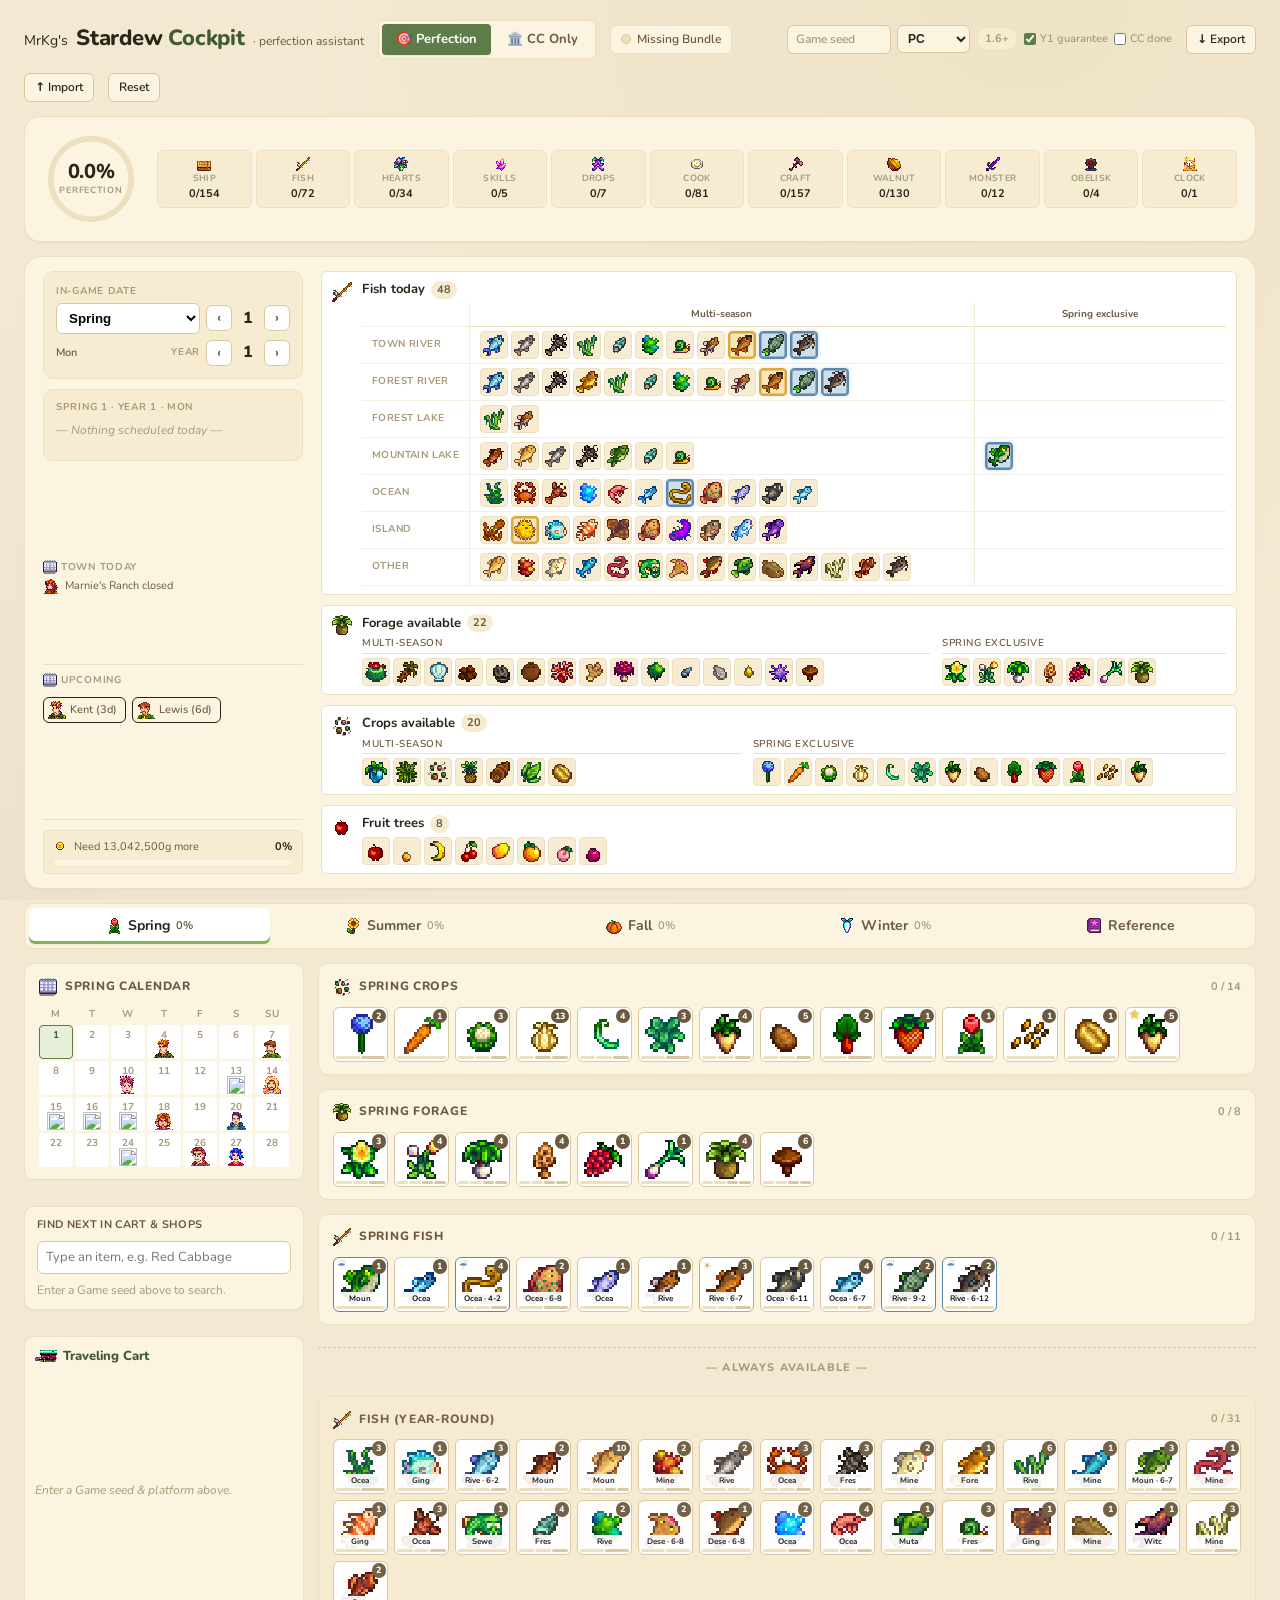
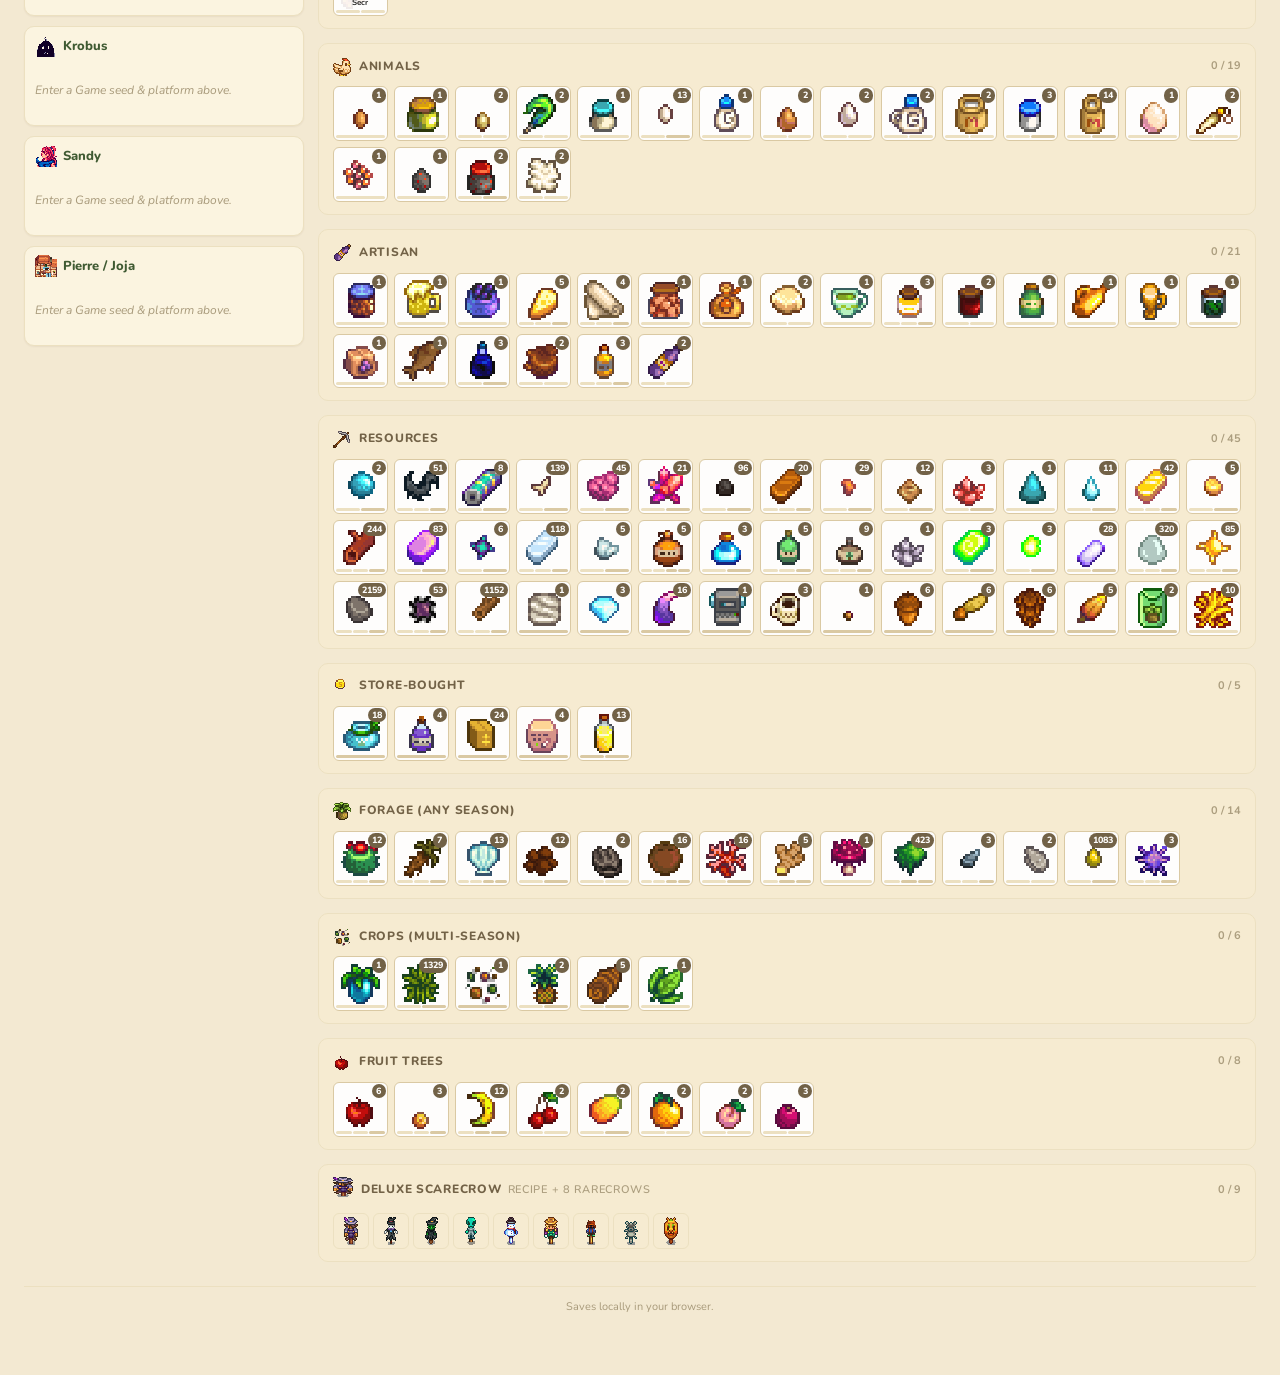
==== index.html @ 8f64324d "Refactor into webapp: 1.6 cart/shop predictor, year-aware calendar, NPC schedule panel, Y1/CC toggle" ====
<!DOCTYPE html>
<html lang="en">
<head>
  <meta charset="UTF-8">
  <meta name="viewport" content="width=device-width, initial-scale=1.0">
  <title>MrKg's Stardew Cockpit — Perfection</title>
  <link rel="preconnect" href="https://fonts.googleapis.com">
  <link rel="preconnect" href="https://fonts.gstatic.com" crossorigin>
  <link href="https://fonts.googleapis.com/css2?family=Nunito:wght@400;600;700;800&display=swap" rel="stylesheet">
  <link rel="shortcut icon" href="https://stardewvalleywiki.com/mediawiki/extensions/StardewValley/images/favicon.png"/>
  <link rel="stylesheet" href="css/styles.css">
</head>
<body>
  <div class="app" id="app"></div>
  <div class="toast" id="toast"></div>
  <script src="js/data.js"></script>
  <script src="js/images.js"></script>
  <script src="js/predictor-data.js"></script>
  <script src="js/predictor.js"></script>
  <script src="js/app.js"></script>
</body>
</html>
---- css/styles.css ----
/* ============================================================================
   STARDEW PERFECTION COCKPIT — v5
============================================================================ */

:root {
  --bg: #f3e9d2;
  --bg-card: #fbf4e0;
  --bg-soft: #f7ecd1;
  --bg-elev: #fff;
  --ink: #2a2419;
  --ink-soft: #6b5a3f;
  --ink-faint: #a89a7b;
  --line: #d9c8a1;
  --line-soft: #ece0c0;

  --primary: #5e7c47;
  --primary-dark: #3f5a32;
  --primary-light: #b8d3a6;
  --primary-tint: #e5efd9;

  --accent: #7a5d8f;
  --accent-light: #ddc8e9;
  --accent-tint: #f0e7f4;

  --warn: #c7782b;
  --warn-light: #fae0bd;
  --warn-tint: #fcefdb;

  --done: #4a8a5e;
  --done-light: #cfe4d3;

  --rain: #5d8aac;
  --rain-light: #cfdeeb;
  --sunny: #d9a93e;
  --sunny-light: #f7e6b8;

  --gold: #c6a04d;
  --gold-light: #efd9a3;

  /* Bundle colors (match the wiki bundle tag colors) */
  --b-green:  #6fa83f;
  --b-yellow: #d6b13c;
  --b-orange: #d68d3c;
  --b-red:    #c56445;
  --b-teal:   #4ea29f;
  --b-blue:   #4173b3;
  --b-purple: #8e6cb0;

  --season-spring: #7eb35a;
  --season-summer: #e0a73c;
  --season-fall:   #c97c2f;
  --season-winter: #6b94b8;

  --radius: 10px;
  --radius-sm: 6px;
  --radius-lg: 16px;
  --shadow-sm: 0 1px 2px rgba(60,40,10,.06);
  --shadow: 0 2px 6px rgba(60,40,10,.10);
  --shadow-lg: 0 6px 20px rgba(60,40,10,.15);

  --font: 'Nunito', -apple-system, BlinkMacSystemFont, 'Segoe UI', system-ui, sans-serif;
  --tile: 54px;
}

* { box-sizing: border-box; }
html, body { margin: 0; padding: 0; }
body {
  font-family: var(--font);
  background: var(--bg);
  color: var(--ink);
  font-size: 14px;
  line-height: 1.45;
  -webkit-font-smoothing: antialiased;
  background-image: radial-gradient(at 80% 0%, rgba(199,168,95,.10) 0, transparent 50%),
                    radial-gradient(at 0% 100%, rgba(122,93,143,.05) 0, transparent 50%);
  background-attachment: fixed;
  min-height: 100vh;
  scroll-behavior: smooth;
}
button { font: inherit; cursor: pointer; border: none; background: none; color: inherit; }
input { font: inherit; }
a { color: var(--primary-dark); }

.app { max-width: 1400px; margin: 0 auto; padding: 20px 24px 60px; }

/* ===== LOADER ===== */


/* ===== TOPBAR ===== */
.topbar { display: flex; align-items: center; gap: 14px; margin-bottom: 14px; flex-wrap: wrap; }
.brand { display: flex; align-items: baseline; gap: 8px; }
.brand-title { font-weight: 800; font-size: 22px; letter-spacing: -0.01em; }
.brand-title .accent { color: var(--primary-dark); }
.brand-sub { font-size: 12px; color: var(--ink-soft); }

.mode-toggle { display: flex; gap: 2px; background: var(--bg-card); border: 1px solid var(--line-soft); border-radius: var(--radius-sm); padding: 3px; }
.mode-toggle button { padding: 6px 14px; font-size: 13px; font-weight: 700; border-radius: 4px; color: var(--ink-soft); white-space: nowrap; }
.mode-toggle button:hover { color: var(--ink); }
.mode-toggle button.active.perfection { background: var(--primary); color: white; box-shadow: var(--shadow-sm); }
.mode-toggle button.active.cc { background: var(--accent); color: white; box-shadow: var(--shadow-sm); }

.mb-toggle { display: flex; align-items: center; gap: 6px; padding: 5px 10px; background: var(--bg-card); border: 1px solid var(--line-soft); border-radius: var(--radius-sm); font-size: 12px; font-weight: 600; color: var(--ink-soft); cursor: pointer; }
.mb-toggle:hover { background: var(--accent-tint); border-color: var(--accent-light); color: var(--accent); }
.mb-toggle.active { background: var(--accent-tint); border-color: var(--accent); color: var(--accent); }
.mb-toggle-dot { width: 10px; height: 10px; border-radius: 99px; background: var(--line-soft); border: 1px solid var(--line); }
.mb-toggle.active .mb-toggle-dot { background: var(--accent); border-color: var(--accent); }

.topbar-spacer { flex: 1; }
.btn { background: var(--bg-card); border: 1px solid var(--line); border-radius: var(--radius-sm); padding: 5px 10px; font-size: 12px; font-weight: 600; color: var(--ink); transition: all .12s; }
.btn:hover { background: var(--primary-tint); border-color: var(--primary-light); color: var(--primary-dark); }
.btn-danger:hover { background: #fbe5e0; border-color: #e8a99c; color: #9a3a25; }

/* ===== HERO ===== */
.hero {
  background: var(--bg-card); border: 1px solid var(--line-soft); border-radius: var(--radius-lg);
  padding: 14px 18px; margin-bottom: 14px;
  display: grid; grid-template-columns: auto 1fr; gap: 18px; align-items: center;
  box-shadow: var(--shadow-sm);
}
@media (max-width: 900px) { .hero { grid-template-columns: 1fr; } }
.perf-ring { width: 96px; height: 96px; position: relative; flex-shrink: 0; }
.perf-ring svg { width: 100%; height: 100%; transform: rotate(-90deg); }
.perf-ring .bg { stroke: var(--line-soft); fill: none; }
.perf-ring .fg { stroke: url(#perfGrad); fill: none; stroke-linecap: round; transition: stroke-dashoffset .6s ease; }
.perf-ring.cc .fg { stroke: var(--accent); }
.perf-ring .label { position: absolute; inset: 0; display: flex; align-items: center; justify-content: center; flex-direction: column; }
.perf-ring .val { font-weight: 800; font-size: 20px; line-height: 1; letter-spacing: -0.02em; }
.perf-ring .sub { font-size: 9px; letter-spacing: 0.08em; text-transform: uppercase; color: var(--ink-faint); margin-top: 2px; font-weight: 700; }

.mini-rings { display: grid; grid-template-columns: repeat(auto-fit, minmax(80px, 1fr)); gap: 4px; }
.mini {
  background: var(--bg-soft); border: 1px solid var(--line-soft); border-radius: var(--radius-sm);
  padding: 5px 6px; display: flex; flex-direction: column; align-items: center; gap: 1px;
  cursor: pointer; transition: transform .1s, box-shadow .1s, background .12s;
}
.mini:hover { background: var(--bg-elev); transform: translateY(-1px); box-shadow: var(--shadow-sm); }
.mini.done { background: var(--done-light); border-color: #a8c8a8; }
.mini-icon { font-size: 14px; line-height: 1; }
.mini-label { font-size: 9px; letter-spacing: 0.04em; text-transform: uppercase; color: var(--ink-faint); font-weight: 700; }
.mini-val { font-size: 11px; font-weight: 700; color: var(--ink); font-variant-numeric: tabular-nums; }
.mini.done .mini-val { color: var(--done); }

/* ===== RIGHT NOW WIDGET ===== */
.now {
  background: var(--bg-card); border: 1px solid var(--line-soft); border-radius: var(--radius-lg);
  padding: 14px 18px; margin-bottom: 14px; box-shadow: var(--shadow-sm);
  display: grid; grid-template-columns: minmax(220px, 260px) 1fr; gap: 18px;
}
@media (max-width: 900px) { .now { grid-template-columns: 1fr; } }

/* Date/weather control column. Has fixed-height stack so layout doesn't shift. */
.now-control { display: flex; flex-direction: column; gap: 10px; align-self: stretch; }
.now-control-card {
  background: var(--bg-soft); border: 1px solid var(--line-soft); border-radius: var(--radius); padding: 12px;
}
.now-control-label { font-size: 10px; letter-spacing: 0.07em; text-transform: uppercase; color: var(--ink-faint); font-weight: 700; }
.now-date-row { display: flex; align-items: center; gap: 6px; margin-top: 4px; }
.now-date-row select { flex: 1; border: 1px solid var(--line); background: var(--bg-elev); border-radius: var(--radius-sm); padding: 6px 8px; font-weight: 600; }
.day-stepper { display: flex; align-items: center; gap: 2px; }
.day-stepper button { width: 26px; height: 26px; border: 1px solid var(--line); background: var(--bg-elev); border-radius: var(--radius-sm); font-weight: 700; color: var(--ink-soft); display: flex; align-items: center; justify-content: center; }
.day-stepper button:hover { background: var(--primary-tint); border-color: var(--primary-light); color: var(--primary-dark); }
.day-stepper .day-val { font-weight: 800; font-size: 16px; width: 28px; text-align: center; font-variant-numeric: tabular-nums; }
.day-of-week { font-size: 11px; color: var(--ink-soft); text-align: center; font-weight: 600; margin-top: 4px; }
.weather-toggle { display: flex; gap: 4px; background: var(--bg-elev); border: 1px solid var(--line); border-radius: var(--radius-sm); padding: 3px; margin-top: 4px; }
.weather-toggle button { flex: 1; padding: 4px 6px; font-size: 12px; font-weight: 600; border-radius: 4px; color: var(--ink-soft); display: flex; align-items: center; justify-content: center; gap: 4px; }
.weather-toggle button.active.sunny { background: var(--sunny-light); color: #8a4a17; }
.weather-toggle button.active.rainy { background: var(--rain-light); color: #2a4a6a; }

/* "Stable" today card — fills dead space under the weather toggle.
   Always rendered, even when no event/birthday, so layout doesn't shift. */
.today-card {
  background: var(--bg-soft); border: 1px solid var(--line-soft); border-radius: var(--radius);
  padding: 10px 12px; display: flex; flex-direction: column; gap: 8px;
  min-height: 72px;
}
.today-card-title { font-size: 10px; letter-spacing: 0.07em; text-transform: uppercase; color: var(--ink-faint); font-weight: 700; }
.today-bday, .today-fest, .today-empty {
  display: flex; align-items: flex-start; gap: 8px; font-size: 12px;
}
.today-empty { color: var(--ink-faint); font-style: italic; }
.today-bday .portrait, .today-fest .icon-blob {
  width: 32px; height: 32px; background: var(--bg-elev); border: 1px solid var(--line-soft); border-radius: 6px;
  display: flex; align-items: center; justify-content: center; flex-shrink: 0; overflow: hidden;
}
.today-bday .portrait img { width: 100%; height: 100%; object-fit: cover; image-rendering: pixelated; }
.today-bday .name { font-weight: 800; color: var(--ink); }
.today-bday .gifts { font-size: 11px; color: var(--ink-soft); line-height: 1.4; }
.today-bday .gifts .loved { color: #a13a52; font-weight: 700; }
.today-fest .name { font-weight: 800; color: var(--accent); }
.today-fest .where { font-size: 11px; color: var(--ink-soft); }

/* Right Now feed (the right column of .now) */
.now-feed { display: flex; flex-direction: column; gap: 10px; }
.now-row {
  display: flex; align-items: flex-start; gap: 10px;
  padding: 8px 10px; background: var(--bg-elev); border: 1px solid var(--line-soft); border-radius: var(--radius-sm);
  font-size: 13px;
}
.now-row.urgent { border-left: 3px solid var(--warn); background: var(--warn-tint); }
.now-icon { font-size: 18px; flex-shrink: 0; line-height: 1.2; }
.now-content { flex: 1; min-width: 0; }
.now-title { font-weight: 700; margin-bottom: 4px; display: flex; align-items: center; gap: 6px; }
.now-title .count { font-size: 11px; background: var(--bg-soft); color: var(--ink-soft); padding: 1px 6px; border-radius: 99px; font-weight: 700; font-variant-numeric: tabular-nums; }
.now-detail { color: var(--ink-soft); font-size: 12px; line-height: 1.4; }

/* Location-grouped fish list */
.fish-locs { display: flex; flex-direction: column; gap: 4px; margin-top: 4px; }
.fish-loc-group { display: flex; align-items: center; gap: 6px; flex-wrap: wrap; }
.fish-loc-label { font-size: 10px; font-weight: 700; text-transform: uppercase; letter-spacing: 0.04em; color: var(--ink-faint); width: 90px; flex-shrink: 0; }
.fish-loc-items { display: flex; gap: 3px; flex-wrap: wrap; }
.fish-now-grid { display: grid; grid-template-columns: auto 2fr 1fr; gap: 0; margin-top: 4px; align-items: stretch; }
.fish-now-grid > * { padding: 4px 10px; border-bottom: 1px solid color-mix(in srgb, var(--line-soft) 50%, transparent); }
.fish-now-grid > :nth-child(3n+2) { border-left: 1px solid color-mix(in srgb, var(--line-soft) 60%, transparent); }
.fish-now-grid > :nth-child(3n) { border-left: 1px solid color-mix(in srgb, var(--line-soft) 60%, transparent); }
.fish-now-label { font-size: 10px; font-weight: 700; text-transform: uppercase; letter-spacing: 0.04em; color: var(--ink-faint); white-space: nowrap; display: flex; align-items: center; }
.fish-now-col-head { font-size: 10px; font-weight: 700; color: var(--ink-soft); text-align: center; padding-bottom: 4px; border-bottom: 1px solid var(--line-soft); }
.fish-now-items { display: flex; gap: 3px; flex-wrap: wrap; min-height: 32px; align-items: center; }
.fish-pill {
  width: 28px; height: 28px; border-radius: 4px; cursor: pointer; transition: all .12s;
  background: var(--bg-soft); border: 1.5px solid var(--line-soft);
  display: flex; align-items: center; justify-content: center; position: relative;
}
.fish-pill img { width: 22px; height: 22px; object-fit: contain; image-rendering: pixelated; }
.fish-pill:hover { background: var(--bg-elev); transform: translateY(-1px); box-shadow: var(--shadow-sm); }
.fish-pill.sunny { border-color: var(--sunny); background: var(--sunny-light); box-shadow: inset 0 0 0 1.5px var(--sunny), 0 0 4px rgba(255,165,0,0.25); }
.fish-pill.rainy { border-color: var(--rain); background: var(--rain-light); box-shadow: inset 0 0 0 1.5px var(--rain), 0 0 4px rgba(70,130,180,0.25); }
.fish-pill.legendary { background: var(--gold-light); border-color: var(--gold); }
/* Now-section icon grids for forage/crops */
.now-icons { display: flex; gap: 3px; flex-wrap: wrap; margin-top: 4px; }
.now-icon-item {
  width: 28px; height: 28px; border-radius: 4px; cursor: pointer;
  background: var(--bg-soft); border: 1.5px solid var(--line-soft);
  display: flex; align-items: center; justify-content: center; transition: all .12s;
}
.now-icon-item img { width: 22px; height: 22px; object-fit: contain; image-rendering: pixelated; }
.now-icon-item:hover { background: var(--bg-elev); transform: translateY(-1px); box-shadow: var(--shadow-sm); }
/* Season-split layout for fish/forage/crops */
.now-split { display: grid; grid-template-columns: 2fr 1fr; gap: 12px; margin-top: 4px; }
.now-split.excl-heavy { grid-template-columns: 2fr 3fr; }
.now-split.crops { grid-template-columns: 4fr 5fr; }
.now-split-col { min-width: 0; }
.now-split-col-label { font-size: 10px; font-weight: 600; text-transform: uppercase; letter-spacing: 0.5px; color: var(--ink-soft); margin-bottom: 4px; padding-bottom: 2px; border-bottom: 1px solid var(--line-soft); }
/* Upcoming events pills */
.now-event-pills { display: flex; gap: 6px; flex-wrap: wrap; margin-top: 4px; min-height: 28px; align-items: center; }
.now-event-pill { display: inline-flex; align-items: center; gap: 4px; padding: 3px 8px 3px 4px; border-radius: var(--radius-sm); font-size: 11px; font-weight: 500; background: var(--bg-soft); border: 1px solid var(--line-soft); }
.now-event-pill.bd { border-color: var(--heart); background: color-mix(in srgb, var(--heart) 8%, var(--bg-soft)); }
.now-event-pill.fest { border-color: var(--gold); background: color-mix(in srgb, var(--gold) 8%, var(--bg-soft)); }
.now-event-pill img { width: 18px; height: 18px; image-rendering: pixelated; }
.now-event-pill-text { color: var(--ink-soft); }
.now-event-none { font-size: 11px; color: var(--ink-faint); font-style: italic; }
.now-done { color: var(--done); font-style: italic; }

/* ===== SEASON TABS ===== */
.season-tabs { display: flex; gap: 4px; background: var(--bg-card); border: 1px solid var(--line-soft); border-radius: var(--radius); padding: 4px; margin-bottom: 14px; }
.season-tab { flex: 1; padding: 8px 14px; border-radius: var(--radius-sm); font-weight: 700; font-size: 14px; color: var(--ink-soft); display: flex; align-items: center; justify-content: center; gap: 6px; transition: all .12s; }
.season-tab:hover { color: var(--ink); background: var(--bg-soft); }
.season-tab.active { background: var(--bg-elev); color: var(--ink); box-shadow: var(--shadow-sm); }
.season-tab.active[data-season="spring"] { box-shadow: inset 0 -3px 0 var(--season-spring), var(--shadow-sm); }
.season-tab.active[data-season="summer"] { box-shadow: inset 0 -3px 0 var(--season-summer), var(--shadow-sm); }
.season-tab.active[data-season="fall"] { box-shadow: inset 0 -3px 0 var(--season-fall), var(--shadow-sm); }
.season-tab.active[data-season="winter"] { box-shadow: inset 0 -3px 0 var(--season-winter), var(--shadow-sm); }
.season-tab.active[data-season="reference"] { box-shadow: inset 0 -3px 0 var(--accent), var(--shadow-sm); }
.season-tab .pct { font-size: 11px; color: var(--ink-faint); font-weight: 600; font-variant-numeric: tabular-nums; }
.season-tab.active .pct { color: var(--primary-dark); }
body.mode-cc .season-tab.active .pct { color: var(--accent); }

/* ===== COCKPIT (seasonal view) ===== */
/* Seasonal panels FIRST, then always-available panels at the bottom. */
.cockpit { display: grid; grid-template-columns: 280px 1fr; gap: 14px; align-items: start; }
@media (max-width: 1000px) { .cockpit { grid-template-columns: 1fr; } }
.cockpit-side { display: flex; flex-direction: column; gap: 14px; }
.cockpit-main { display: flex; flex-direction: column; gap: 14px; }

.panel { background: var(--bg-card); border: 1px solid var(--line-soft); border-radius: var(--radius); padding: 12px 14px; }
.panel-always { opacity: 0.94; background: var(--bg-soft); }
.panel-head { display: flex; align-items: center; gap: 8px; margin-bottom: 10px; }
.panel-title { font-size: 12px; letter-spacing: 0.06em; text-transform: uppercase; color: var(--ink-soft); font-weight: 800; flex: 1; }
.panel-count { font-size: 11px; color: var(--ink-faint); font-weight: 700; font-variant-numeric: tabular-nums; }
.panel-icon { font-size: 14px; }

/* "Always available" section header so it's clear they're after seasonal */
.always-header {
  text-align: center; padding: 6px 0; font-size: 11px; letter-spacing: 0.12em; text-transform: uppercase;
  color: var(--ink-faint); font-weight: 800; border-top: 1px dashed var(--line);
  margin-top: 8px; padding-top: 12px;
}

/* ===== MID SECTION (today-card top, events bottom, fixed height) ===== */
.now-control-mid {
  display: flex; flex-direction: column; flex: 1; min-height: 200px;
}
.now-events-section {
  border-top: 1px solid var(--line-soft); border-bottom: 1px solid var(--line-soft);
  padding: 8px 0; height: 156px; display: flex; flex-direction: column; gap: 4px;
  overflow-y: auto;
}
.now-events-label { font-size: 10px; letter-spacing: 0.07em; text-transform: uppercase; color: var(--ink-faint); font-weight: 700; display: flex; align-items: center; gap: 4px; }
.now-events-label img { width: 14px; height: 14px; image-rendering: pixelated; }
/* NPC schedule briefs — permanent height, anchored right above the events section */
.now-schedule-card { margin-top: auto; padding: 8px 0 6px; display: flex; flex-direction: column; gap: 4px; }
.now-schedule-label { font-size: 10px; letter-spacing: 0.07em; text-transform: uppercase; color: var(--ink-faint); font-weight: 700; display: flex; align-items: center; gap: 4px; }
.now-schedule-label img { width: 14px; height: 14px; image-rendering: pixelated; }
.now-schedule-lines { height: 80px; display: flex; flex-direction: column; gap: 3px; overflow: hidden; }
.now-schedule-line { display: flex; align-items: center; gap: 6px; font-size: 11px; color: var(--ink-soft); }
.now-schedule-line img { flex-shrink: 0; }
.now-schedule-icon-ph { width: 16px; height: 16px; flex-shrink: 0; }

/* ===== GOLD TRACKER (compact) ===== */
.gold-tracker { margin-top: auto; padding: 8px 10px; background: var(--bg-soft); border-radius: var(--radius-sm); cursor: pointer; border: 1px solid var(--line-soft); transition: border-color .15s; }
.gold-tracker:hover { border-color: #d4a017; }
.gold-tracker-row { display: flex; align-items: center; gap: 6px; font-size: 11px; color: var(--ink-soft); }
.gold-tracker-row img { width: 14px; height: 14px; image-rendering: pixelated; }
.gold-tracker-row .gold-pct { font-weight: 700; color: var(--ink); margin-left: auto; }
.gold-bar-wrap { height: 5px; background: var(--bg-card); border-radius: 3px; overflow: hidden; margin-top: 5px; }
.gold-bar-fill { height: 100%; background: linear-gradient(90deg, #c8a415, #f5d623); border-radius: 3px; transition: width 0.3s; }
/* Gold popover */
.gold-popover { background: var(--bg-elev); border-radius: var(--radius-lg); box-shadow: var(--shadow-lg); width: 360px; max-width: 90vw; padding: 18px; display: flex; flex-direction: column; gap: 12px; }
.gold-popover-head { display: flex; align-items: center; gap: 10px; }
.gold-popover-head img { width: 24px; height: 24px; object-fit: contain; image-rendering: pixelated; }
.gold-popover-title { flex: 1; font-weight: 800; font-size: 15px; }
.gold-popover-summary { font-size: 12px; color: var(--ink-soft); display: flex; justify-content: space-between; font-variant-numeric: tabular-nums; }
.gold-popover-bar { height: 8px; background: var(--bg-soft); border-radius: 4px; overflow: hidden; border: 1px solid var(--line-soft); }
.gold-popover-bar .fill { height: 100%; background: linear-gradient(90deg, #c8a415, #f5d623); border-radius: 4px; }
.gold-items { display: flex; flex-direction: column; gap: 4px; margin-top: 4px; }
.gold-item { display: flex; align-items: center; gap: 6px; font-size: 12px; padding: 5px 6px; border-radius: 4px; cursor: pointer; transition: opacity 0.2s, background .15s; }
.gold-item:hover { background: var(--bg-soft); }
.gold-item.done { opacity: 0.45; text-decoration: line-through; }
.gold-item-name { flex: 1; }
.gold-item-cost { font-size: 11px; color: var(--ink-soft); font-variant-numeric: tabular-nums; }
.gold-item-check { color: #2a7; font-weight: bold; }
.gold-item-check { color: var(--accent); font-weight: bold; }

/* ===== TILE GRID ===== */
.tile-grid { display: grid; grid-template-columns: repeat(auto-fill, minmax(var(--tile), 1fr)); gap: 6px; }
.tile {
  position: relative; aspect-ratio: 1;
  background: var(--bg-elev); border: 1.5px solid var(--line); border-radius: var(--radius-sm);
  cursor: pointer; display: flex; align-items: center; justify-content: center;
  transition: transform .1s ease, box-shadow .1s ease, opacity .2s ease;
  overflow: hidden;
}
.tile:hover { border-color: var(--primary); box-shadow: 0 0 0 2px var(--primary-tint); z-index: 1; transform: scale(1.08); }
.tile.done { background: var(--done-light); border-color: #a8c8a8; opacity: 0.45; }
.tile.done:hover { opacity: 1; }
.tile.weather-sunny { border-color: var(--sunny); }
.tile.weather-rainy { border-color: var(--rain); }
.tile.legendary { box-shadow: 0 0 0 2px var(--gold-light); border-color: var(--gold); }
.tile img { width: 75%; height: 75%; object-fit: contain; image-rendering: pixelated; image-rendering: crisp-edges; }
.tile-img-fallback { font-size: 9px; font-weight: 700; color: var(--ink-faint); text-align: center; padding: 2px; word-break: break-word; line-height: 1.1; }
.tile-badge {
  position: absolute; top: 1px; right: 1px;
  background: var(--ink); color: white; font-size: 9px; font-weight: 800;
  padding: 1px 4px; border-radius: 99px; font-variant-numeric: tabular-nums;
  min-width: 14px; text-align: center; line-height: 1.4;
}
.tile-badge.partial { background: var(--warn); }
.tile-badge.done { background: var(--done); }
.tile-quality-star { position: absolute; top: 0; left: 2px; font-size: 14px; line-height: 1; text-shadow: 0 0 2px rgba(0,0,0,0.3); }
.tile-quality-star.gold { color: #f5c842; }
.tile-quality-star.silver { color: #c0c0c0; }
.tile-quality-star.iridium { color: #a855f7; }
.q-star { display: inline-block; vertical-align: middle; margin-left: 2px; font-size: 11px; line-height: 1; }
.q-star.gold { color: #f5c842; }
.q-star.silver { color: #c0c0c0; }
.q-star.iridium { color: #a855f7; }
.tile-badge.zero { background: var(--ink-soft); }
.tile-channels {
  position: absolute; bottom: 2px; left: 2px; right: 2px;
  display: flex; gap: 1px; pointer-events: none;
}
.tile-channels .pip { flex: 1; height: 3px; background: var(--line-soft); border-radius: 99px; }
.tile-channels .pip.ship.on { background: var(--primary); }
.tile-channels .pip.fish.on { background: #3498db; }
.tile-channels .pip.cc.on { background: var(--accent); }
.tile-channels .pip.mb.on { background: var(--accent); }
.tile-channels .pip.cook { background: var(--line); position: relative; overflow: hidden; }
.tile-channels .pip.cook .fill { position: absolute; left: 0; top: 0; bottom: 0; background: var(--warn); transition: width .2s; }
.tile-channels .pip.craft { background: var(--line); position: relative; overflow: hidden; }
.tile-channels .pip.craft .fill { position: absolute; left: 0; top: 0; bottom: 0; background: #8e44ad; transition: width .2s; }



.tile-name-hover {
  position: absolute; bottom: calc(100% + 4px); left: 50%; transform: translateX(-50%);
  background: var(--ink); color: white; font-size: 11px; font-weight: 600;
  padding: 4px 8px; border-radius: var(--radius-sm); white-space: nowrap;
  opacity: 0; pointer-events: none; z-index: 10; transition: opacity .15s;
}
.tile:hover .tile-name-hover { opacity: 1; }

.tile-weather-icon { position: absolute; top: 1px; left: 1px; font-size: 10px; background: var(--bg-elev); border-radius: 4px; padding: 0 2px; line-height: 1.4; }
.tile.weather-sunny .tile-weather-icon { color: var(--sunny); }
.tile.weather-rainy .tile-weather-icon { color: var(--rain); }

/* Tile time/area meta strip - small text along the bottom of fish tiles */
.tile-meta {
  position: absolute; bottom: 6px; left: 2px; right: 2px;
  font-size: 8px; font-weight: 700; color: #1a1a1a;
  text-align: center; background: rgba(255,255,255,.92); border-radius: 2px;
  padding: 1px 2px; pointer-events: none;
  white-space: nowrap; overflow: hidden; text-overflow: ellipsis;
  text-shadow: 0 0 2px rgba(255,255,255,.8);
}

/* ===== POPOVER ===== */
.popover-backdrop {
  position: fixed; inset: 0; background: rgba(40,30,15,.4); z-index: 100;
  display: flex; align-items: center; justify-content: center; padding: 20px;
}
.popover { background: var(--bg-elev); border-radius: var(--radius-lg); box-shadow: var(--shadow-lg); width: 420px; max-width: 100%; padding: 18px; display: flex; flex-direction: column; gap: 12px; }
.popover-head { display: flex; align-items: center; gap: 12px; }
.popover-icon { width: 56px; height: 56px; background: var(--bg-soft); border-radius: var(--radius-sm); display: flex; align-items: center; justify-content: center; flex-shrink: 0; border: 1px solid var(--line-soft); }
.popover-icon img { width: 75%; height: 75%; object-fit: contain; image-rendering: pixelated; }
.popover-title { flex: 1; }
.popover-name { font-weight: 800; font-size: 16px; margin-bottom: 2px; }
.popover-sub { font-size: 11px; color: var(--ink-soft); }
.popover-close { width: 28px; height: 28px; background: var(--bg-soft); border-radius: 99px; color: var(--ink-soft); font-weight: 700; display: flex; align-items: center; justify-content: center; }
.popover-close:hover { background: var(--warn-light); color: #8a4a17; }

/* Recipe popover (cooking/crafting) */
.recipe-popover-backdrop { position: fixed; inset: 0; background: rgba(0,0,0,.4); z-index: 9999; display: flex; align-items: center; justify-content: center; }
.recipe-popover { background: var(--bg-card); border-radius: var(--radius); box-shadow: var(--shadow-lg); padding: 16px; min-width: 240px; max-width: 320px; }
.recipe-popover-header { display: flex; align-items: center; gap: 10px; margin-bottom: 12px; }
.recipe-popover-img { width: 32px; height: 40px; object-fit: contain; image-rendering: pixelated; }
.recipe-popover-title { flex: 1; font-weight: 800; font-size: 15px; }
.recipe-popover-row { font-size: 12px; padding: 4px 0; color: var(--ink-soft); display: flex; gap: 6px; }
.recipe-popover-row a { color: var(--primary); font-weight: 600; text-decoration: none; }
.recipe-popover-row a:hover { text-decoration: underline; }
.recipe-label { font-weight: 700; min-width: 70px; color: var(--ink-faint); text-transform: uppercase; font-size: 10px; letter-spacing: 0.04em; }
.recipe-ingredients { display: flex; flex-wrap: wrap; gap: 6px; margin-top: 4px; }
.recipe-ing-item { display: flex; align-items: center; gap: 3px; background: var(--bg-soft); border-radius: var(--radius-sm); padding: 2px 6px 2px 2px; font-size: 11px; }
.recipe-ing-item img { width: 20px; height: 20px; object-fit: contain; image-rendering: pixelated; }
.recipe-ing-qty { font-weight: 700; color: var(--ink); }
.recipe-ing-name { color: var(--ink-soft); }
.fish-grid { display: grid; grid-template-columns: repeat(auto-fill, minmax(220px, 1fr)); gap: 4px; }
.fish-grid-item { display: flex; align-items: center; gap: 6px; padding: 4px 8px; background: var(--bg-soft); border: 1px solid transparent; border-radius: var(--radius-sm); font-size: 12px; cursor: pointer; transition: background .12s; }
.fish-grid-item:hover { background: var(--bg-elev); border-color: var(--primary); }
.fish-grid-item.done { background: var(--done-light); opacity: 0.7; }
.fish-grid-item.done .fish-name { text-decoration: line-through; color: var(--ink-faint); }
.fish-grid-item img { width: 24px; height: 24px; image-rendering: pixelated; }
.fish-name { flex: 1; font-weight: 500; }
.fish-meta { font-size: 10px; color: var(--ink-faint); }

.popover-meta { font-size: 12px; color: var(--ink-soft); background: var(--bg-soft); padding: 8px 10px; border-radius: var(--radius-sm); display: flex; flex-direction: column; gap: 4px; }
.popover-meta-row { display: flex; gap: 6px; }
.popover-meta-label { font-weight: 700; min-width: 60px; color: var(--ink-faint); text-transform: uppercase; font-size: 10px; letter-spacing: 0.05em; }
.popover-tip { font-size: 12px; color: var(--ink-soft); background: var(--bg-soft); padding: 8px 10px; border-radius: var(--radius-sm); border-left: 3px solid var(--primary); line-height: 1.4; }
.popover-channels { display: flex; flex-direction: column; gap: 8px; }
.channel { display: flex; align-items: center; gap: 10px; padding: 10px 12px; background: var(--bg-soft); border: 1px solid var(--line-soft); border-radius: var(--radius-sm); cursor: pointer; transition: all .12s; }
.channel:not(.disabled):hover { background: var(--bg-elev); }
.channel.done { background: var(--done-light); border-color: #a8c8a8; }
.channel-icon { font-size: 18px; }
.channel-info { flex: 1; }
.channel-label { font-weight: 700; font-size: 13px; }
.channel-sub { font-size: 11px; color: var(--ink-soft); }
.channel-quality {
  display: inline-flex; align-items: center; gap: 3px; font-size: 10px;
  background: var(--bg-elev); border: 1px solid var(--line-soft); border-radius: 3px;
  padding: 1px 5px; margin-left: 4px; font-weight: 700;
}
.channel-quality.silver { color: #708090; }
.channel-quality.gold   { color: #c89c25; }
.channel-quality.iridium{ color: #9956c8; }
.channel-checkbox {
  width: 22px; height: 22px; border: 2px solid var(--line); border-radius: 5px; background: var(--bg-elev);
  position: relative; flex-shrink: 0;
}
.channel.done .channel-checkbox { background: var(--done); border-color: var(--done); }
.channel.done .channel-checkbox::after {
  content: ''; position: absolute; left: 5px; top: 2px; width: 6px; height: 11px;
  border: solid white; border-width: 0 2px 2px 0; transform: rotate(45deg);
}
.channel-counter { display: flex; align-items: center; gap: 4px; background: var(--bg-elev); border: 1px solid var(--line); border-radius: var(--radius-sm); padding: 2px; }
.channel-counter button { width: 22px; height: 22px; border-radius: 4px; color: var(--ink-soft); font-weight: 700; }
.channel-counter button:hover { background: var(--primary-tint); color: var(--primary-dark); }
.channel-counter .val { font-weight: 800; font-size: 12px; min-width: 36px; text-align: center; font-variant-numeric: tabular-nums; }
.popover-wiki { text-align: center; font-size: 11px; padding-top: 4px; border-top: 1px solid var(--line-soft); color: var(--ink-faint); }
.popover-wiki a { color: var(--ink-soft); text-decoration: none; border-bottom: 1px dotted var(--ink-faint); }

/* ===== CALENDAR ===== */
.calendar-mini { display: grid; grid-template-columns: repeat(7, 1fr); gap: 2px; font-size: 11px; }
.cal-header { display: grid; grid-template-columns: repeat(7, 1fr); gap: 2px; margin-bottom: 4px; font-size: 10px; color: var(--ink-faint); font-weight: 700; text-align: center; text-transform: uppercase; letter-spacing: 0.05em; }
.cal-day { aspect-ratio: 1; padding: 2px; background: var(--bg-elev); border-radius: 4px; position: relative; display: flex; flex-direction: column; align-items: center; justify-content: flex-start; border: 1px solid transparent; cursor: pointer; }
.cal-day:hover { border-color: var(--primary-light); }
.cal-day.today { border-color: var(--primary); background: var(--primary-tint); font-weight: 800; }
.cal-day .d-num { font-size: 10px; color: var(--ink-faint); font-weight: 700; }
.cal-day.today .d-num { color: var(--primary-dark); }
.cal-day .d-bday { font-size: 8px; color: var(--warn); font-weight: 700; line-height: 1; text-align: center; word-break: break-word; overflow: hidden; text-overflow: ellipsis; max-width: 100%; }
.cal-day .d-fest { font-size: 9px; color: var(--accent); font-weight: 700; }
.cal-day { min-height: 0; max-height: 44px; overflow: hidden; }
.cal-day-split { position: absolute; inset: 0; top: 14px; display: grid; grid-template-columns: 1fr 1fr; gap: 0; }
.cal-day-split-half { display: flex; align-items: center; justify-content: center; cursor: pointer; border-radius: 2px; }
.cal-day-split-half:hover { background: rgba(0,0,0,0.04); }
.cal-day-icon { position: absolute; inset: 0; top: 14px; display: flex; align-items: center; justify-content: center; cursor: pointer; border-radius: 2px; }
.cal-day-icon:hover { background: rgba(0,0,0,0.04); }

/* ============================================================================
   BUNDLE CSS — shared between CC bundles and the Missing Bundle.
   The single source of pretty bundle layout.
============================================================================ */

.bundle-room {
  margin: 20px 0 4px; padding: 8px 14px;
  border-radius: var(--radius-sm); font-size: 13px; font-weight: 800;
  text-transform: uppercase; letter-spacing: 0.06em; color: var(--ink-soft);
  background: var(--bg-soft); border-left: 4px solid var(--primary);
  display: flex; align-items: center; gap: 10px;
}
.bundle-room.crafts-room   { border-left-color: var(--b-green); }
.bundle-room.pantry        { border-left-color: var(--b-yellow); }
.bundle-room.fish-tank     { border-left-color: var(--b-blue); }
.bundle-room.boiler-room   { border-left-color: var(--b-orange); }
.bundle-room.bulletin-board{ border-left-color: var(--b-red); }
.bundle-room.abandoned-jojamart { border-left-color: var(--b-purple); background: var(--accent-tint); }
.bundle-room-progress { font-size: 11px; color: var(--ink-faint); font-weight: 700; margin-left: auto; }

.bundles-grid {
  display: grid; grid-template-columns: repeat(auto-fill, minmax(260px, 1fr)); gap: 12px;
  margin-bottom: 6px; max-width: 100%; overflow: hidden;
}

.bundle {
  background: var(--bg-card); border: 1.5px solid var(--line-soft); border-radius: var(--radius);
  padding: 0; overflow: hidden; transition: all .15s;
  display: flex; flex-direction: column; max-width: 100%; min-width: 0;
}
.bundle.done { background: var(--done-light); border-color: #a8c8a8; }
.bundle-header {
  padding: 6px 12px;
  background: var(--b-fill, var(--primary-light));
  color: white; font-weight: 800; font-size: 12px;
  display: flex; align-items: center; gap: 8px;
  text-shadow: 0 1px 0 rgba(0,0,0,.15);
}
.bundle[data-color="green"]  { --b-fill: #aedb78; --b-fill-dark: #5e8a30; }
.bundle[data-color="yellow"] { --b-fill: #f3d469; --b-fill-dark: #b88e1c; }
.bundle[data-color="orange"] { --b-fill: #f0b06a; --b-fill-dark: #b86420; }
.bundle[data-color="red"]    { --b-fill: #e69680; --b-fill-dark: #a14430; }
.bundle[data-color="teal"]   { --b-fill: #7ec8c6; --b-fill-dark: #357a78; }
.bundle[data-color="blue"]   { --b-fill: #7ba4d0; --b-fill-dark: #2a5790; }
.bundle[data-color="purple"] { --b-fill: #b69bce; --b-fill-dark: #6c4d8b; }
.bundle.done .bundle-header { background: linear-gradient(135deg, var(--done), #3a7a4e); }

.bundle-name { flex: 1; }
.bundle-progress {
  background: rgba(0,0,0,.18); border-radius: 99px;
  padding: 1px 8px; font-size: 11px; font-weight: 700;
  font-variant-numeric: tabular-nums;
}
.bundle-body { padding: 10px 12px; flex: 1; display: flex; flex-direction: column; gap: 10px; }
.bundle-note { font-size: 11px; color: var(--ink-soft); font-style: italic; padding: 4px 0; }
.bundle-pick { font-size: 11px; color: var(--ink-soft); font-weight: 700; }
.bundle-pick strong { color: var(--ink); }

.bundle-slots {
  display: grid; grid-template-columns: repeat(auto-fill, minmax(40px, 1fr)); gap: 4px;
}
.bundle-slot {
  position: relative; aspect-ratio: 1;
  background: var(--bg-elev); border: 1.5px solid var(--line); border-radius: var(--radius-sm);
  cursor: pointer; display: flex; align-items: center; justify-content: center;
  transition: all .12s; overflow: hidden; max-width: 56px;
}
.bundle-slot:hover { border-color: var(--primary); box-shadow: 0 0 0 2px var(--primary-tint); transform: scale(1.05); z-index: 1; }
.bundle-slot.done { background: var(--done-light); border-color: var(--done); }
.bundle-slot.done::after {
  content: '✓'; position: absolute; top: -2px; right: -2px;
  width: 16px; height: 16px; background: var(--done); color: white;
  border-radius: 99px; font-size: 10px; font-weight: 800;
  display: flex; align-items: center; justify-content: center;
  border: 1.5px solid var(--bg-elev);
}
.bundle-slot img { width: 70%; height: 70%; object-fit: contain; image-rendering: pixelated; }
.bundle-slot .slot-fallback { font-size: 8px; font-weight: 700; color: var(--ink-faint); text-align: center; padding: 2px; word-break: break-word; line-height: 1.05; }
.bundle-slot .slot-qty {
  position: absolute; top: 0; left: 0;
  background: var(--ink); color: white; font-size: 8px; font-weight: 800;
  padding: 0 3px; border-bottom-right-radius: 4px;
  font-variant-numeric: tabular-nums;
}
.bundle-slot .slot-quality {
  position: absolute; bottom: 0; right: 0;
  font-size: 9px; font-weight: 800; padding: 0 3px;
  background: var(--bg-elev); border-top-left-radius: 4px;
}
.bundle-slot .slot-quality.silver { color: #708090; }
.bundle-slot .slot-quality.gold { color: #c89c25; }
.bundle-slot .slot-quality.iridium { color: #9956c8; }
.bundle-slot .slot-name {
  position: absolute; bottom: -16px; left: 50%; transform: translateX(-50%);
  font-size: 9px; color: var(--ink-soft); white-space: nowrap;
  opacity: 0; pointer-events: none; transition: opacity .15s;
  background: var(--ink); color: white; padding: 2px 6px; border-radius: 4px;
}
.bundle-slot:hover .slot-name { opacity: 1; bottom: calc(100% + 4px); z-index: 10; }

.bundle-reward {
  padding: 6px 10px; background: var(--bg-soft); border-top: 1px dashed var(--line-soft);
  font-size: 11px; color: var(--ink-soft); display: flex; align-items: center; gap: 8px;
}
.bundle-reward .reward-label { font-weight: 700; color: var(--ink-faint); text-transform: uppercase; font-size: 9px; letter-spacing: 0.05em; }
.bundle-reward .reward-name { font-weight: 700; color: var(--ink); }

/* ===== REFERENCE TAB GENERAL ===== */
.ref-section { scroll-margin-top: 80px; }
.ref-section + .ref-section { margin-top: 28px; }
.ref-section-head {
  display: flex; align-items: baseline; gap: 10px; margin-bottom: 12px;
  padding-bottom: 8px; border-bottom: 2px solid var(--line-soft);
}
.ref-section-icon { font-size: 22px; line-height: 1; }
.ref-section-title { font-weight: 800; font-size: 18px; flex: 1; letter-spacing: -0.01em; }
.ref-section-count { font-size: 13px; color: var(--ink-soft); font-weight: 700; font-variant-numeric: tabular-nums; }
.ref-section-note { font-size: 12px; color: var(--ink-soft); margin-bottom: 12px; }

/* Villager grid — denser, with portraits */
.villager-subhead { font-size: 11px; letter-spacing: 0.06em; text-transform: uppercase; color: var(--ink-faint); font-weight: 800; margin: 14px 0 8px; }
.villager-grid { display: grid; grid-template-columns: repeat(auto-fill, minmax(260px, 1fr)); gap: 6px; }
.villager-card {
  background: var(--bg-soft); border: 1px solid var(--line-soft); border-radius: var(--radius-sm);
  padding: 6px 8px; cursor: pointer;
  display: grid; grid-template-columns: 36px 1fr auto; gap: 8px; align-items: start;
  transition: background .12s, border-color .12s;
}
.villager-card:hover { background: var(--bg-elev); border-color: var(--primary-light); }
.villager-card.done { background: var(--done-light); border-color: #a8c8a8; }
.villager-portrait { width: 36px; height: 36px; background: var(--bg-elev); border-radius: 6px; border: 1px solid var(--line-soft); overflow: hidden; display: flex; align-items: center; justify-content: center; }
.villager-portrait img { width: 100%; height: 100%; object-fit: cover; image-rendering: pixelated; }
.villager-portrait .fallback { font-size: 10px; font-weight: 700; color: var(--ink-faint); }
.villager-main { min-width: 0; }
.villager-name-row { display: flex; align-items: center; gap: 6px; margin-bottom: 2px; }
.v-cb { width: 14px; height: 14px; border: 2px solid var(--line); border-radius: 3px; background: var(--bg-elev); position: relative; flex-shrink: 0; }
.villager-card.done .v-cb { background: var(--done); border-color: var(--done); }
.villager-card.done .v-cb::after { content: ''; position: absolute; left: 3px; top: 0; width: 4px; height: 8px; border: solid white; border-width: 0 2px 2px 0; transform: rotate(45deg); }
.v-name { font-weight: 800; font-size: 13px; }
.v-bday { font-size: 9px; background: var(--warn-light); color: #8a4a17; padding: 1px 5px; border-radius: 4px; font-weight: 700; white-space: nowrap; }
.v-gifts { font-size: 10px; color: var(--ink-soft); line-height: 1.4; }
.v-gifts .loved { color: #a13a52; font-weight: 700; }

/* Reference lists (cooking/crafting/stardrops/skills/obelisks) */
.list-grid { display: grid; grid-template-columns: repeat(auto-fill, minmax(260px, 1fr)); gap: 4px; }
.list-item { display: flex; align-items: center; gap: 8px; padding: 6px 8px; background: var(--bg-soft); border: 1px solid transparent; border-radius: var(--radius-sm); font-size: 13px; cursor: pointer; transition: background .12s, border-color .12s; }
.list-item:hover { background: var(--bg-elev); border-color: var(--line-soft); }
.list-item.done { background: var(--done-light); opacity: 0.7; }
.list-item.done .li-name { text-decoration: line-through; color: var(--ink-faint); }
.li-cb { width: 16px; height: 16px; border: 2px solid var(--line); border-radius: 4px; background: var(--bg-elev); position: relative; flex-shrink: 0; }
.list-item.done .li-cb { background: var(--done); border-color: var(--done); }
.list-item.done .li-cb::after { content: ''; position: absolute; left: 3px; top: 0; width: 5px; height: 9px; border: solid white; border-width: 0 2px 2px 0; transform: rotate(45deg); }
.li-name { flex: 1; min-width: 0; }
.li-source { font-size: 10px; color: var(--ink-faint); white-space: nowrap; }

/* Icon grid for cooking/crafting */
.icon-grid { display: flex; flex-wrap: wrap; gap: 4px; }
.icon-grid-item {
  width: 36px; height: 36px; border-radius: var(--radius-sm); cursor: pointer;
  background: var(--bg-soft); border: 1.5px solid var(--line-soft);
  display: flex; align-items: center; justify-content: center;
  position: relative; transition: all .12s;
}
.icon-grid-item img { width: 28px; height: 28px; object-fit: contain; image-rendering: pixelated; }
.icon-grid-item:hover { background: var(--bg-elev); border-color: var(--primary); transform: scale(1.1); z-index: 1; box-shadow: var(--shadow-sm); }
.icon-grid-item.done { background: var(--done-light); border-color: #a8c8a8; opacity: 0.65; }
.icon-grid-item.done::after {
  content: '✓'; position: absolute; top: -2px; right: -2px;
  width: 12px; height: 12px; background: var(--done); color: white;
  border-radius: 99px; font-size: 8px; font-weight: 800;
  display: flex; align-items: center; justify-content: center;
}
.icon-grid-item .icon-fallback { font-size: 8px; font-weight: 700; color: var(--ink-faint); text-align: center; line-height: 1; }

/* Counters (monsters / walnuts) */
.counter-grid { display: grid; grid-template-columns: repeat(auto-fill, minmax(280px, 1fr)); gap: 6px; }
.counter-row { display: grid; grid-template-columns: 1fr auto; gap: 8px; padding: 8px 10px; background: var(--bg-soft); border: 1px solid var(--line-soft); border-radius: var(--radius-sm); align-items: center; }
.counter-row.done { background: var(--done-light); border-color: #a8c8a8; }
.cr-name { font-weight: 700; font-size: 13px; }
.cr-bar { height: 4px; background: var(--line-soft); border-radius: 99px; overflow: hidden; margin-top: 4px; }
.cr-bar .fill { height: 100%; background: linear-gradient(90deg, var(--primary), var(--primary-dark)); transition: width .3s; }
.counter-row.done .cr-bar .fill { background: var(--done); }
.cr-controls { display: flex; gap: 2px; align-items: center; }
.cr-controls button { width: 22px; height: 22px; border: 1px solid var(--line); background: var(--bg-elev); border-radius: 4px; font-size: 11px; font-weight: 700; color: var(--ink-soft); padding: 0; }
.cr-controls button:hover { background: var(--primary-tint); color: var(--primary-dark); }
.cr-controls input { width: 44px; text-align: center; font-weight: 700; border: 1px solid var(--line); background: var(--bg-elev); border-radius: 4px; padding: 2px; font-size: 11px; }
.cr-target { font-size: 10px; color: var(--ink-faint); font-weight: 600; min-width: 32px; }

/* Materials tracker */
.mat-section { margin-top: 4px; }
.mat-group-head { font-size: 11px; font-weight: 700; color: var(--ink-soft); padding: 6px 4px 2px; border-bottom: 1px solid var(--line-soft); margin-top: 6px; text-transform: uppercase; letter-spacing: 0.5px; }
.mat-grid { display: grid; grid-template-columns: repeat(auto-fill, minmax(120px, 1fr)); gap: 4px; padding: 4px 0; }
.mat-tile { display: flex; align-items: center; gap: 5px; padding: 4px 6px; border-radius: 5px; background: var(--bg-soft); font-size: 11px; cursor: default; overflow: hidden; }
.mat-tile:hover { background: var(--line-soft); }
.mat-tile.done { background: color-mix(in srgb, #4ade80 12%, var(--bg-soft)); border: 1px solid color-mix(in srgb, #4ade80 30%, transparent); }
.mat-section.hide-done .mat-tile.done { display: none; }
.mat-tile .mat-sprite { width: 22px; height: 22px; image-rendering: pixelated; flex-shrink: 0; }
.mat-tile .mat-info { flex: 1; min-width: 0; display: flex; flex-direction: column; }
.mat-tile .mat-name { white-space: nowrap; overflow: hidden; text-overflow: ellipsis; display: inline-flex; align-items: center; gap: 2px; font-weight: 500; }
.mat-tile .mat-head { font-weight: 700; font-size: 12px; color: var(--primary-dark); font-variant-numeric: tabular-nums; }
.mat-tile .mat-sub { font-size: 9px; color: var(--ink-faint); font-variant-numeric: tabular-nums; letter-spacing: -0.2px; }
.mat-tile.done .mat-head { color: #16a34a; }
.mat-done-toggle { font-size: 11px; color: var(--ink-faint); padding: 6px 4px; cursor: pointer; user-select: none; }
.mat-done-toggle:hover { color: var(--primary); }

/* Toast + footer */
.toast { position: fixed; bottom: 24px; left: 50%; transform: translateX(-50%) translateY(20px); background: var(--ink); color: white; padding: 8px 16px; border-radius: 99px; font-size: 13px; font-weight: 600; box-shadow: var(--shadow-lg); opacity: 0; pointer-events: none; transition: opacity .2s, transform .2s; z-index: 200; }
.toast.show { opacity: 1; transform: translateX(-50%) translateY(0); }
.footer { text-align: center; font-size: 11px; color: var(--ink-faint); margin-top: 24px; padding-top: 12px; border-top: 1px solid var(--line-soft); display: flex; align-items: center; justify-content: center; gap: 14px; flex-wrap: wrap; }
.footer a { color: var(--ink-soft); text-decoration: none; border-bottom: 1px dotted var(--ink-faint); }
.footer .cache-status { font-size: 11px; color: var(--ink-faint); background: var(--bg-soft); padding: 2px 8px; border-radius: 99px; font-variant-numeric: tabular-nums; }

/* ===== PREDICTOR (travelling cart & shops) ===== */
.now-year-row { display: flex; align-items: center; justify-content: space-between; gap: 8px; margin-top: 6px; }
.now-year-row .day-of-week { margin-top: 0; }
.now-year-stepper { display: flex; align-items: center; gap: 6px; }
.now-year-label { font-size: 10px; letter-spacing: .07em; text-transform: uppercase; color: var(--ink-faint); font-weight: 700; }

/* seed controls in the topbar (as subtle as the Reset button) */
.pred-seed-group { display: flex; align-items: center; gap: 6px; }
.pred-seed-input { width: 104px; padding: 5px 8px; }
.pred-seed-input::placeholder { color: var(--ink-faint); font-weight: 600; }
.pred-plat-select { padding: 5px 6px; }
.pred-ver-note { font-size: 11px; font-weight: 700; color: var(--ink-faint); background: var(--bg-soft); border: 1px solid var(--line-soft); border-radius: 99px; padding: 3px 8px; }
.pred-opt { display: inline-flex; align-items: center; gap: 4px; font-size: 11px; font-weight: 600; color: var(--ink-faint); cursor: pointer; user-select: none; }
.pred-opt input { width: 12px; height: 12px; margin: 0; cursor: pointer; accent-color: var(--primary); }
.pred-opt:hover { color: var(--ink-soft); }

/* search combobox between the calendar and the boxes */
.pred-search-card { margin-top: 12px; background: var(--bg-card); border: 1px solid var(--line-soft); border-radius: var(--radius); padding: 10px 12px; box-shadow: var(--shadow-sm); display: flex; flex-direction: column; gap: 8px; }
.pred-search-label { font-size: 11px; font-weight: 700; text-transform: uppercase; letter-spacing: .03em; color: var(--ink-soft); }
.pred-combo { position: relative; }
.pred-combo-input { width: 100%; font: inherit; font-size: 13px; padding: 6px 8px; border: 1px solid var(--line); border-radius: var(--radius-sm); background: var(--bg-elev); color: var(--ink); }
.pred-combo-input:focus { outline: none; border-color: var(--primary-light); box-shadow: 0 0 0 2px var(--primary-tint); }
.pred-combo-menu { position: absolute; top: 100%; left: 0; right: 0; z-index: 50; background: var(--bg-elev); border: 1px solid var(--line); border-radius: var(--radius-sm); box-shadow: var(--shadow-lg); margin-top: 2px; overflow: hidden; }
.pred-combo-item { display: flex; align-items: center; gap: 8px; padding: 5px 8px; font-size: 13px; cursor: pointer; }
.pred-combo-item:hover { background: var(--primary-tint); }
.pred-search-result { display: flex; align-items: center; gap: 8px; flex-wrap: wrap; font-size: 12px; }
.pred-search-result-text { font-weight: 700; color: var(--accent); }
.pred-search-hint { font-size: 12px; color: var(--ink-faint); }
.pred-jump, .pred-jumpback { font-size: 12px; padding: 4px 8px; }
.pred-here { color: var(--ink-soft); font-weight: 600; }
.pred-clear { margin-left: auto; color: var(--ink-faint); font-size: 16px; line-height: 1; padding: 0 4px; }
.pred-clear:hover { color: var(--ink); }

/* shop boxes below the calendar */
.pred-shops { margin-top: 12px; display: flex; flex-direction: column; gap: 10px; }
.pred-shop-box { background: var(--bg-card); border: 1px solid var(--line-soft); border-radius: var(--radius); padding: 8px 10px; box-shadow: var(--shadow-sm); }
.pred-shop-head { display: flex; align-items: center; gap: 6px; margin-bottom: 6px; }
.pred-shop-icon { width: 22px; height: 22px; image-rendering: pixelated; object-fit: contain; }
.pred-shop-title { font-weight: 800; font-size: 13px; color: var(--primary-dark); }
.pred-shop-sub { font-size: 11px; color: var(--ink-faint); margin-left: auto; }
.pred-shop-msg { display: flex; align-items: center; color: var(--ink-faint); font-size: 12px; font-style: italic; }
.pred-tile-grid { display: grid; gap: 4px; }
.pred-grid { display: grid; grid-template-columns: repeat(auto-fill, 54px); justify-content: center; gap: 6px; }
.pred-shop-tile { width: 54px; height: 54px; cursor: default; }
.pred-sprite { image-rendering: pixelated; }
.pred-sprite-img { display: flex; align-items: center; justify-content: center; }
.pred-combo-sel { position: absolute; left: 6px; top: 50%; transform: translateY(-50%); pointer-events: none; }
.pred-combo-input.has-sprite { padding-left: 30px; }
.now-sub-note { font-size: 11px; color: var(--ink-faint); font-weight: 600; margin-left: 6px; }
.now-title-icon { width: 16px; height: 16px; object-fit: contain; image-rendering: pixelated; }
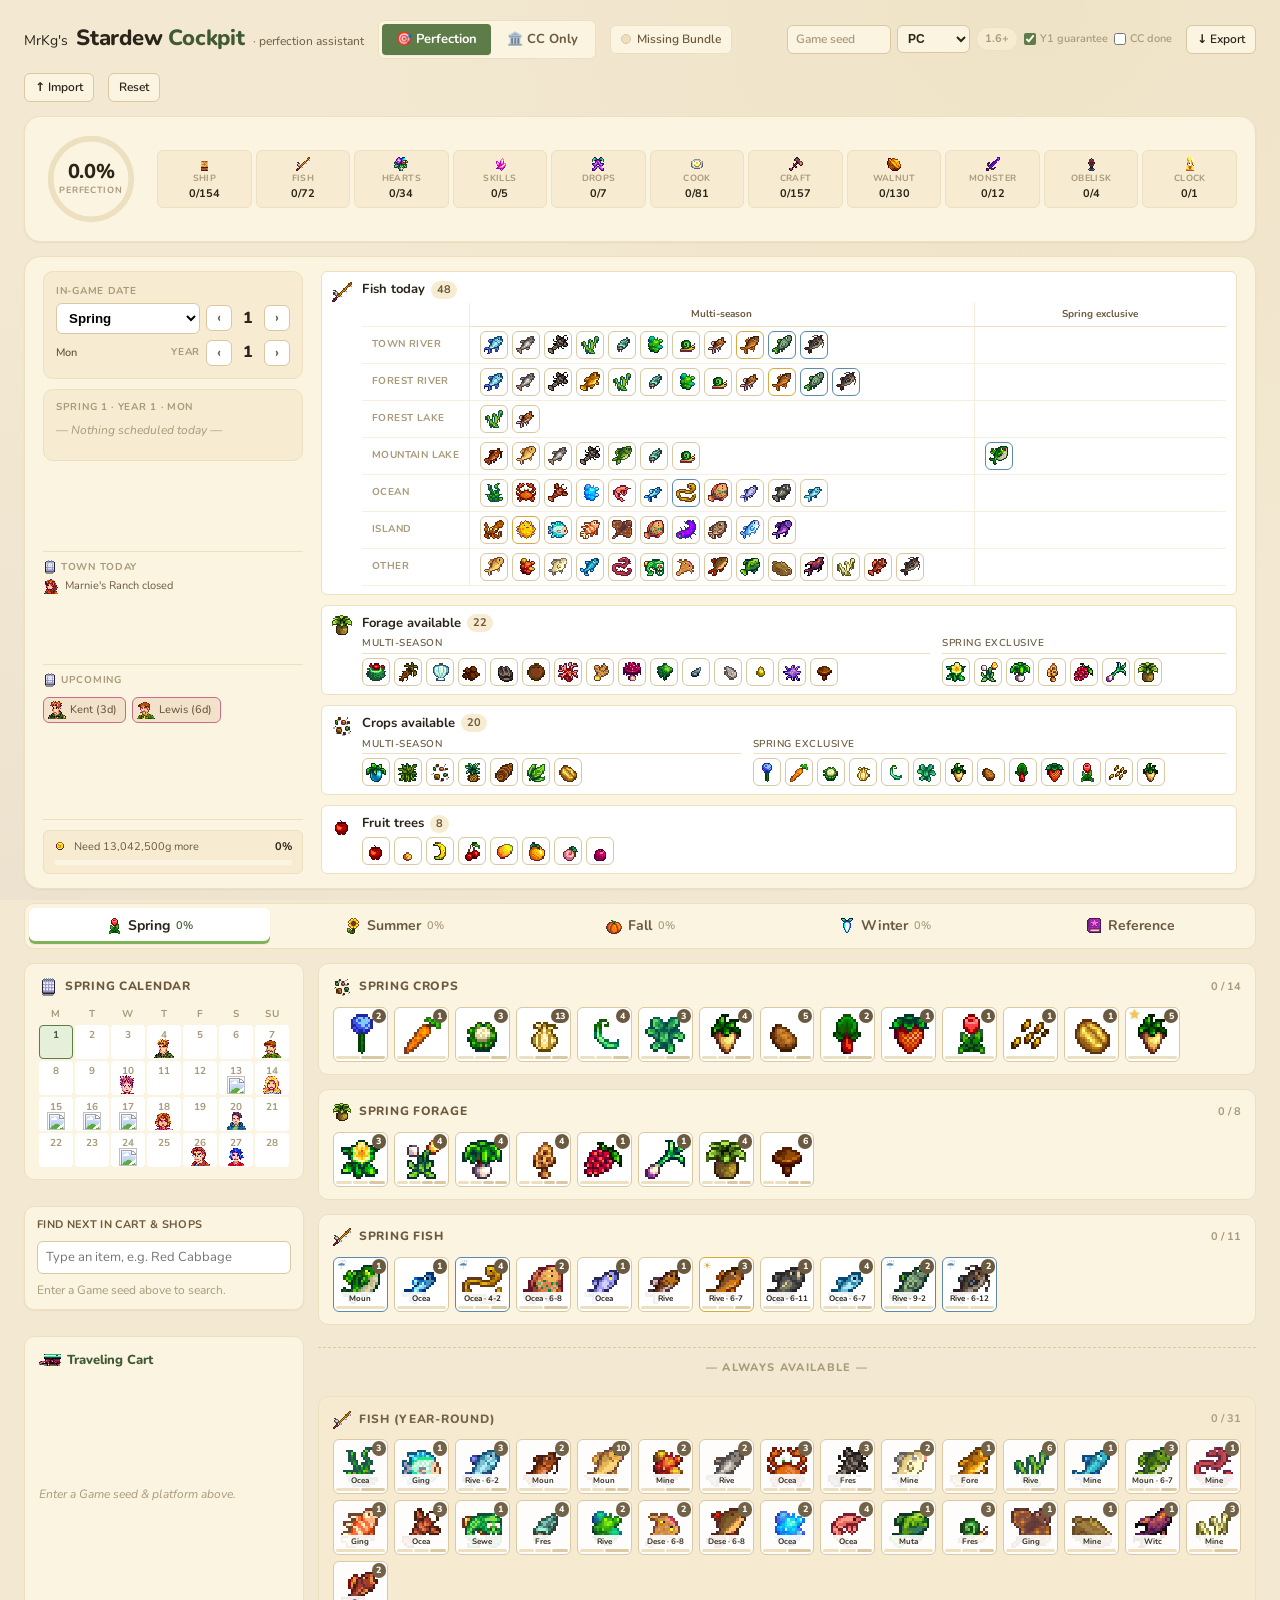
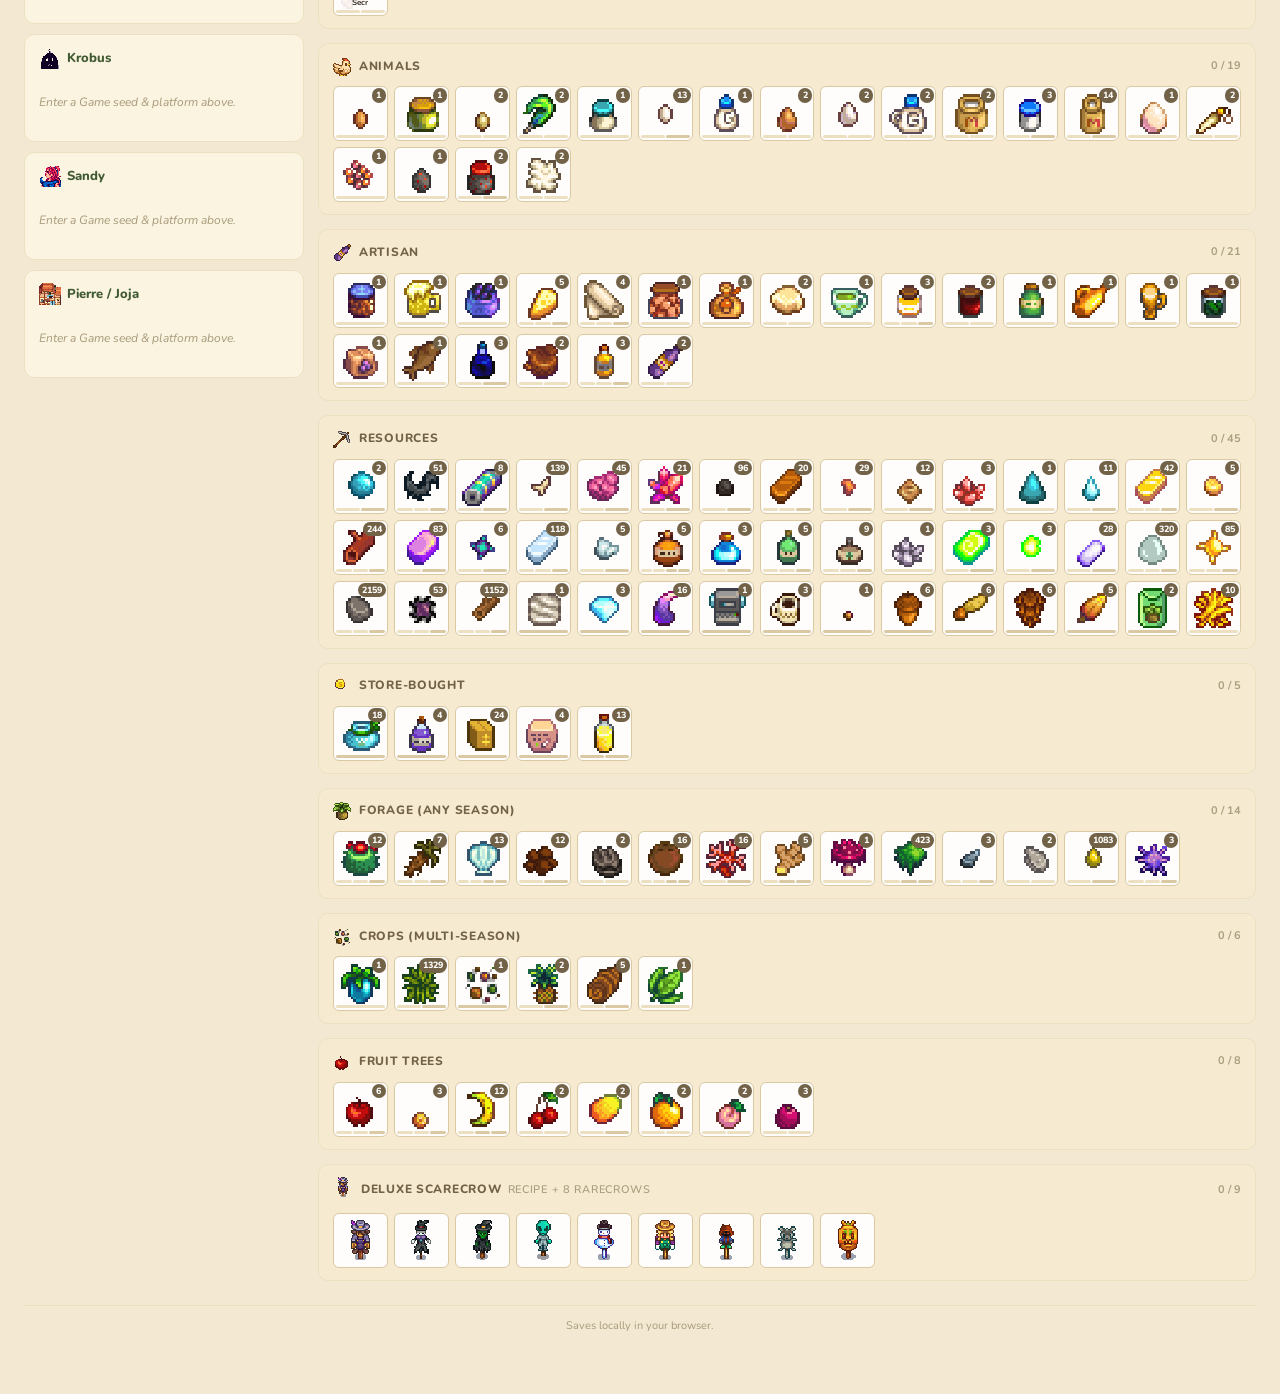
==== commit 3a49d408: "Add tile component system, split sprite data, update villager gifts to 1.6, fix cart padding/badge c" ====
--- a/index.html
+++ b/index.html
@@ -8,15 +8,27 @@
   <link rel="preconnect" href="https://fonts.gstatic.com" crossorigin>
   <link href="https://fonts.googleapis.com/css2?family=Nunito:wght@400;600;700;800&display=swap" rel="stylesheet">
   <link rel="shortcut icon" href="https://stardewvalleywiki.com/mediawiki/extensions/StardewValley/images/favicon.png"/>
-  <link rel="stylesheet" href="css/styles.css">
+  <link rel="stylesheet" href="css/styles.css?v=17">
 </head>
 <body>
   <div class="app" id="app"></div>
   <div class="toast" id="toast"></div>
-  <script src="js/data.js"></script>
-  <script src="js/images.js"></script>
-  <script src="js/predictor-data.js"></script>
-  <script src="js/predictor.js"></script>
-  <script src="js/app.js"></script>
+  <script src="js/data.js?v=17"></script>
+  <script src="js/images-0.js?v=17"></script>
+  <script src="js/images-1.js?v=17"></script>
+  <script src="js/images-2.js?v=17"></script>
+  <script src="js/images-3.js?v=17"></script>
+  <script src="js/images-4.js?v=17"></script>
+  <script src="js/images-5.js?v=17"></script>
+  <script src="js/images-6.js?v=17"></script>
+  <script src="js/images-7.js?v=17"></script>
+  <script src="js/images-8.js?v=17"></script>
+  <script src="js/images-9.js?v=17"></script>
+  <script src="js/images-10.js?v=17"></script>
+  <script src="js/images-11.js?v=17"></script>
+  <script src="js/images-extra.js?v=17"></script>
+  <script src="js/predictor-data.js?v=17"></script>
+  <script src="js/predictor.js?v=17"></script>
+  <script src="js/app.js?v=17"></script>
 </body>
 </html>
--- a/css/styles.css
+++ b/css/styles.css
@@ -36,6 +36,10 @@
 
   --gold: #c6a04d;
   --gold-light: #efd9a3;
+  --heart: #c86b84;
+  --love: #a13a52;
+  --warn-dark: #8a4a17;
+  --badge-bg: var(--ink-soft);
 
   /* Bundle colors (match the wiki bundle tag colors) */
   --b-green:  #6fa83f;
@@ -60,6 +64,15 @@
 
   --font: 'Nunito', -apple-system, BlinkMacSystemFont, 'Segoe UI', system-ui, sans-serif;
   --tile: 54px;
+  --grid-gap: 6px;
+  --grid-gap-sm: 4px;
+  --ch-fish: #3498db;
+  --ch-craft: #8e44ad;
+  --done-border: #a8c8a8;
+  --q-gold: #f5c842;
+  --q-silver: #c0c0c0;
+  --q-iridium: #a855f7;
+  --gold-grad: linear-gradient(90deg, #c8a415, #f5d623);
 }
 
 * { box-sizing: border-box; }
@@ -134,7 +147,7 @@
   cursor: pointer; transition: transform .1s, box-shadow .1s, background .12s;
 }
 .mini:hover { background: var(--bg-elev); transform: translateY(-1px); box-shadow: var(--shadow-sm); }
-.mini.done { background: var(--done-light); border-color: #a8c8a8; }
+.mini.done { background: var(--done-light); border-color: var(--done-border); }
 .mini-icon { font-size: 14px; line-height: 1; }
 .mini-label { font-size: 9px; letter-spacing: 0.04em; text-transform: uppercase; color: var(--ink-faint); font-weight: 700; }
 .mini-val { font-size: 11px; font-weight: 700; color: var(--ink); font-variant-numeric: tabular-nums; }
@@ -161,13 +174,8 @@
 .day-stepper button:hover { background: var(--primary-tint); border-color: var(--primary-light); color: var(--primary-dark); }
 .day-stepper .day-val { font-weight: 800; font-size: 16px; width: 28px; text-align: center; font-variant-numeric: tabular-nums; }
 .day-of-week { font-size: 11px; color: var(--ink-soft); text-align: center; font-weight: 600; margin-top: 4px; }
-.weather-toggle { display: flex; gap: 4px; background: var(--bg-elev); border: 1px solid var(--line); border-radius: var(--radius-sm); padding: 3px; margin-top: 4px; }
-.weather-toggle button { flex: 1; padding: 4px 6px; font-size: 12px; font-weight: 600; border-radius: 4px; color: var(--ink-soft); display: flex; align-items: center; justify-content: center; gap: 4px; }
-.weather-toggle button.active.sunny { background: var(--sunny-light); color: #8a4a17; }
-.weather-toggle button.active.rainy { background: var(--rain-light); color: #2a4a6a; }
-
-/* "Stable" today card — fills dead space under the weather toggle.
-   Always rendered, even when no event/birthday, so layout doesn't shift. */
+
+/* "Stable" today card — always rendered, even when no event/birthday, so layout doesn't shift. */
 .today-card {
   background: var(--bg-soft); border: 1px solid var(--line-soft); border-radius: var(--radius);
   padding: 10px 12px; display: flex; flex-direction: column; gap: 8px;
@@ -185,7 +193,7 @@
 .today-bday .portrait img { width: 100%; height: 100%; object-fit: cover; image-rendering: pixelated; }
 .today-bday .name { font-weight: 800; color: var(--ink); }
 .today-bday .gifts { font-size: 11px; color: var(--ink-soft); line-height: 1.4; }
-.today-bday .gifts .loved { color: #a13a52; font-weight: 700; }
+.today-bday .gifts .loved { color: var(--love); font-weight: 700; }
 .today-fest .name { font-weight: 800; color: var(--accent); }
 .today-fest .where { font-size: 11px; color: var(--ink-soft); }
 
@@ -203,37 +211,13 @@
 .now-title .count { font-size: 11px; background: var(--bg-soft); color: var(--ink-soft); padding: 1px 6px; border-radius: 99px; font-weight: 700; font-variant-numeric: tabular-nums; }
 .now-detail { color: var(--ink-soft); font-size: 12px; line-height: 1.4; }
 
-/* Location-grouped fish list */
-.fish-locs { display: flex; flex-direction: column; gap: 4px; margin-top: 4px; }
-.fish-loc-group { display: flex; align-items: center; gap: 6px; flex-wrap: wrap; }
-.fish-loc-label { font-size: 10px; font-weight: 700; text-transform: uppercase; letter-spacing: 0.04em; color: var(--ink-faint); width: 90px; flex-shrink: 0; }
-.fish-loc-items { display: flex; gap: 3px; flex-wrap: wrap; }
+/* Location-grouped fish list (the now-section availability grid) */
 .fish-now-grid { display: grid; grid-template-columns: auto 2fr 1fr; gap: 0; margin-top: 4px; align-items: stretch; }
 .fish-now-grid > * { padding: 4px 10px; border-bottom: 1px solid color-mix(in srgb, var(--line-soft) 50%, transparent); }
 .fish-now-grid > :nth-child(3n+2) { border-left: 1px solid color-mix(in srgb, var(--line-soft) 60%, transparent); }
 .fish-now-grid > :nth-child(3n) { border-left: 1px solid color-mix(in srgb, var(--line-soft) 60%, transparent); }
 .fish-now-label { font-size: 10px; font-weight: 700; text-transform: uppercase; letter-spacing: 0.04em; color: var(--ink-faint); white-space: nowrap; display: flex; align-items: center; }
 .fish-now-col-head { font-size: 10px; font-weight: 700; color: var(--ink-soft); text-align: center; padding-bottom: 4px; border-bottom: 1px solid var(--line-soft); }
-.fish-now-items { display: flex; gap: 3px; flex-wrap: wrap; min-height: 32px; align-items: center; }
-.fish-pill {
-  width: 28px; height: 28px; border-radius: 4px; cursor: pointer; transition: all .12s;
-  background: var(--bg-soft); border: 1.5px solid var(--line-soft);
-  display: flex; align-items: center; justify-content: center; position: relative;
-}
-.fish-pill img { width: 22px; height: 22px; object-fit: contain; image-rendering: pixelated; }
-.fish-pill:hover { background: var(--bg-elev); transform: translateY(-1px); box-shadow: var(--shadow-sm); }
-.fish-pill.sunny { border-color: var(--sunny); background: var(--sunny-light); box-shadow: inset 0 0 0 1.5px var(--sunny), 0 0 4px rgba(255,165,0,0.25); }
-.fish-pill.rainy { border-color: var(--rain); background: var(--rain-light); box-shadow: inset 0 0 0 1.5px var(--rain), 0 0 4px rgba(70,130,180,0.25); }
-.fish-pill.legendary { background: var(--gold-light); border-color: var(--gold); }
-/* Now-section icon grids for forage/crops */
-.now-icons { display: flex; gap: 3px; flex-wrap: wrap; margin-top: 4px; }
-.now-icon-item {
-  width: 28px; height: 28px; border-radius: 4px; cursor: pointer;
-  background: var(--bg-soft); border: 1.5px solid var(--line-soft);
-  display: flex; align-items: center; justify-content: center; transition: all .12s;
-}
-.now-icon-item img { width: 22px; height: 22px; object-fit: contain; image-rendering: pixelated; }
-.now-icon-item:hover { background: var(--bg-elev); transform: translateY(-1px); box-shadow: var(--shadow-sm); }
 /* Season-split layout for fish/forage/crops */
 .now-split { display: grid; grid-template-columns: 2fr 1fr; gap: 12px; margin-top: 4px; }
 .now-split.excl-heavy { grid-template-columns: 2fr 3fr; }
@@ -245,7 +229,7 @@
 .now-event-pill { display: inline-flex; align-items: center; gap: 4px; padding: 3px 8px 3px 4px; border-radius: var(--radius-sm); font-size: 11px; font-weight: 500; background: var(--bg-soft); border: 1px solid var(--line-soft); }
 .now-event-pill.bd { border-color: var(--heart); background: color-mix(in srgb, var(--heart) 8%, var(--bg-soft)); }
 .now-event-pill.fest { border-color: var(--gold); background: color-mix(in srgb, var(--gold) 8%, var(--bg-soft)); }
-.now-event-pill img { width: 18px; height: 18px; image-rendering: pixelated; }
+.now-event-pill img { width: 18px; height: 18px; object-fit: contain; image-rendering: pixelated; }
 .now-event-pill-text { color: var(--ink-soft); }
 .now-event-none { font-size: 11px; color: var(--ink-faint); font-style: italic; }
 .now-done { color: var(--done); font-style: italic; }
@@ -297,7 +281,7 @@
 .now-events-label { font-size: 10px; letter-spacing: 0.07em; text-transform: uppercase; color: var(--ink-faint); font-weight: 700; display: flex; align-items: center; gap: 4px; }
 .now-events-label img { width: 14px; height: 14px; image-rendering: pixelated; }
 /* NPC schedule briefs — permanent height, anchored right above the events section */
-.now-schedule-card { margin-top: auto; padding: 8px 0 6px; display: flex; flex-direction: column; gap: 4px; }
+.now-schedule-card { margin-top: auto; border-top: 1px solid var(--line-soft); padding: 8px 0 6px; display: flex; flex-direction: column; gap: 4px; }
 .now-schedule-label { font-size: 10px; letter-spacing: 0.07em; text-transform: uppercase; color: var(--ink-faint); font-weight: 700; display: flex; align-items: center; gap: 4px; }
 .now-schedule-label img { width: 14px; height: 14px; image-rendering: pixelated; }
 .now-schedule-lines { height: 80px; display: flex; flex-direction: column; gap: 3px; overflow: hidden; }
@@ -312,26 +296,24 @@
 .gold-tracker-row img { width: 14px; height: 14px; image-rendering: pixelated; }
 .gold-tracker-row .gold-pct { font-weight: 700; color: var(--ink); margin-left: auto; }
 .gold-bar-wrap { height: 5px; background: var(--bg-card); border-radius: 3px; overflow: hidden; margin-top: 5px; }
-.gold-bar-fill { height: 100%; background: linear-gradient(90deg, #c8a415, #f5d623); border-radius: 3px; transition: width 0.3s; }
-/* Gold popover */
-.gold-popover { background: var(--bg-elev); border-radius: var(--radius-lg); box-shadow: var(--shadow-lg); width: 360px; max-width: 90vw; padding: 18px; display: flex; flex-direction: column; gap: 12px; }
-.gold-popover-head { display: flex; align-items: center; gap: 10px; }
-.gold-popover-head img { width: 24px; height: 24px; object-fit: contain; image-rendering: pixelated; }
-.gold-popover-title { flex: 1; font-weight: 800; font-size: 15px; }
-.gold-popover-summary { font-size: 12px; color: var(--ink-soft); display: flex; justify-content: space-between; font-variant-numeric: tabular-nums; }
+.gold-bar-fill { height: 100%; background: var(--gold-grad); border-radius: 3px; transition: width 0.3s; }
+/* Gold tracker popover body (uses the shared .popover shell) */
 .gold-popover-bar { height: 8px; background: var(--bg-soft); border-radius: 4px; overflow: hidden; border: 1px solid var(--line-soft); }
-.gold-popover-bar .fill { height: 100%; background: linear-gradient(90deg, #c8a415, #f5d623); border-radius: 4px; }
-.gold-items { display: flex; flex-direction: column; gap: 4px; margin-top: 4px; }
-.gold-item { display: flex; align-items: center; gap: 6px; font-size: 12px; padding: 5px 6px; border-radius: 4px; cursor: pointer; transition: opacity 0.2s, background .15s; }
+.gold-popover-bar .fill { height: 100%; background: var(--gold-grad); border-radius: 4px; }
+.gold-items { display: flex; flex-direction: column; gap: 4px; margin-top: 4px; max-height: 50vh; overflow-y: auto; }
+.gold-item { display: flex; align-items: center; gap: 6px; font-size: 12px; padding: 5px 6px; border-radius: 4px; transition: opacity 0.2s, background .15s; }
 .gold-item:hover { background: var(--bg-soft); }
 .gold-item.done { opacity: 0.45; text-decoration: line-through; }
+.gold-item-img { width: 20px; height: 20px; object-fit: contain; image-rendering: pixelated; flex-shrink: 0; }
 .gold-item-name { flex: 1; }
 .gold-item-cost { font-size: 11px; color: var(--ink-soft); font-variant-numeric: tabular-nums; }
-.gold-item-check { color: #2a7; font-weight: bold; }
-.gold-item-check { color: var(--accent); font-weight: bold; }
+.gold-item-check { color: var(--done); font-weight: bold; }
 
 /* ===== TILE GRID ===== */
-.tile-grid { display: grid; grid-template-columns: repeat(auto-fill, minmax(var(--tile), 1fr)); gap: 6px; }
+.tile-grid { display: grid; gap: var(--grid-gap); align-content: start; }
+.tile-grid-standard { grid-template-columns: repeat(auto-fill, minmax(var(--tile), 1fr)); }
+.tile-grid-slot { grid-template-columns: repeat(auto-fill, minmax(42px, 1fr)); gap: var(--grid-gap-sm); }
+.tile-grid-compact { display: flex; flex-wrap: wrap; gap: var(--grid-gap-sm); }
 .tile {
   position: relative; aspect-ratio: 1;
   background: var(--bg-elev); border: 1.5px solid var(--line); border-radius: var(--radius-sm);
@@ -340,43 +322,43 @@
   overflow: hidden;
 }
 .tile:hover { border-color: var(--primary); box-shadow: 0 0 0 2px var(--primary-tint); z-index: 1; transform: scale(1.08); }
-.tile.done { background: var(--done-light); border-color: #a8c8a8; opacity: 0.45; }
+.tile.done { background: var(--done-light); border-color: var(--done-border); opacity: 0.45; }
 .tile.done:hover { opacity: 1; }
 .tile.weather-sunny { border-color: var(--sunny); }
 .tile.weather-rainy { border-color: var(--rain); }
 .tile.legendary { box-shadow: 0 0 0 2px var(--gold-light); border-color: var(--gold); }
+.tile-compact { width: 28px; height: 28px; }
+.tile-slot { max-width: 56px; }
+.tile-static { cursor: default; }
 .tile img { width: 75%; height: 75%; object-fit: contain; image-rendering: pixelated; image-rendering: crisp-edges; }
 .tile-img-fallback { font-size: 9px; font-weight: 700; color: var(--ink-faint); text-align: center; padding: 2px; word-break: break-word; line-height: 1.1; }
 .tile-badge {
   position: absolute; top: 1px; right: 1px;
-  background: var(--ink); color: white; font-size: 9px; font-weight: 800;
+  background: var(--badge-bg); color: white; font-size: 9px; font-weight: 800;
   padding: 1px 4px; border-radius: 99px; font-variant-numeric: tabular-nums;
   min-width: 14px; text-align: center; line-height: 1.4;
 }
-.tile-badge.partial { background: var(--warn); }
-.tile-badge.done { background: var(--done); }
 .tile-quality-star { position: absolute; top: 0; left: 2px; font-size: 14px; line-height: 1; text-shadow: 0 0 2px rgba(0,0,0,0.3); }
-.tile-quality-star.gold { color: #f5c842; }
-.tile-quality-star.silver { color: #c0c0c0; }
-.tile-quality-star.iridium { color: #a855f7; }
+.tile-quality-star.gold { color: var(--q-gold); }
+.tile-quality-star.silver { color: var(--q-silver); }
+.tile-quality-star.iridium { color: var(--q-iridium); }
 .q-star { display: inline-block; vertical-align: middle; margin-left: 2px; font-size: 11px; line-height: 1; }
-.q-star.gold { color: #f5c842; }
-.q-star.silver { color: #c0c0c0; }
-.q-star.iridium { color: #a855f7; }
-.tile-badge.zero { background: var(--ink-soft); }
+.q-star.gold { color: var(--q-gold); }
+.q-star.silver { color: var(--q-silver); }
+.q-star.iridium { color: var(--q-iridium); }
 .tile-channels {
   position: absolute; bottom: 2px; left: 2px; right: 2px;
   display: flex; gap: 1px; pointer-events: none;
 }
 .tile-channels .pip { flex: 1; height: 3px; background: var(--line-soft); border-radius: 99px; }
 .tile-channels .pip.ship.on { background: var(--primary); }
-.tile-channels .pip.fish.on { background: #3498db; }
+.tile-channels .pip.fish.on { background: var(--ch-fish); }
 .tile-channels .pip.cc.on { background: var(--accent); }
 .tile-channels .pip.mb.on { background: var(--accent); }
 .tile-channels .pip.cook { background: var(--line); position: relative; overflow: hidden; }
 .tile-channels .pip.cook .fill { position: absolute; left: 0; top: 0; bottom: 0; background: var(--warn); transition: width .2s; }
 .tile-channels .pip.craft { background: var(--line); position: relative; overflow: hidden; }
-.tile-channels .pip.craft .fill { position: absolute; left: 0; top: 0; bottom: 0; background: #8e44ad; transition: width .2s; }
+.tile-channels .pip.craft .fill { position: absolute; left: 0; top: 0; bottom: 0; background: var(--ch-craft); transition: width .2s; }
 
 
 
@@ -395,7 +377,7 @@
 /* Tile time/area meta strip - small text along the bottom of fish tiles */
 .tile-meta {
   position: absolute; bottom: 6px; left: 2px; right: 2px;
-  font-size: 8px; font-weight: 700; color: #1a1a1a;
+  font-size: 8px; font-weight: 700; color: var(--ink);
   text-align: center; background: rgba(255,255,255,.92); border-radius: 2px;
   padding: 1px 2px; pointer-events: none;
   white-space: nowrap; overflow: hidden; text-overflow: ellipsis;
@@ -409,24 +391,24 @@
 }
 .popover { background: var(--bg-elev); border-radius: var(--radius-lg); box-shadow: var(--shadow-lg); width: 420px; max-width: 100%; padding: 18px; display: flex; flex-direction: column; gap: 12px; }
 .popover-head { display: flex; align-items: center; gap: 12px; }
-.popover-icon { width: 56px; height: 56px; background: var(--bg-soft); border-radius: var(--radius-sm); display: flex; align-items: center; justify-content: center; flex-shrink: 0; border: 1px solid var(--line-soft); }
-.popover-icon img { width: 75%; height: 75%; object-fit: contain; image-rendering: pixelated; }
-.popover-title { flex: 1; }
+.popover-icon { width: 56px; height: 56px; background: var(--bg-soft); border-radius: var(--radius-sm); display: flex; align-items: center; justify-content: center; flex-shrink: 0; border: 1px solid var(--line-soft); padding: 7px; }
+.popover-icon img, .popover-icon-img { width: 100%; height: 100%; object-fit: contain; image-rendering: pixelated; }
+.popover-icon-fallback { font-size: 9px; text-align: center; line-height: 1.2; color: var(--ink-soft); }
+.popover-title { flex: 1; min-width: 0; }
 .popover-name { font-weight: 800; font-size: 16px; margin-bottom: 2px; }
 .popover-sub { font-size: 11px; color: var(--ink-soft); }
-.popover-close { width: 28px; height: 28px; background: var(--bg-soft); border-radius: 99px; color: var(--ink-soft); font-weight: 700; display: flex; align-items: center; justify-content: center; }
-.popover-close:hover { background: var(--warn-light); color: #8a4a17; }
-
-/* Recipe popover (cooking/crafting) */
-.recipe-popover-backdrop { position: fixed; inset: 0; background: rgba(0,0,0,.4); z-index: 9999; display: flex; align-items: center; justify-content: center; }
-.recipe-popover { background: var(--bg-card); border-radius: var(--radius); box-shadow: var(--shadow-lg); padding: 16px; min-width: 240px; max-width: 320px; }
-.recipe-popover-header { display: flex; align-items: center; gap: 10px; margin-bottom: 12px; }
-.recipe-popover-img { width: 32px; height: 40px; object-fit: contain; image-rendering: pixelated; }
-.recipe-popover-title { flex: 1; font-weight: 800; font-size: 15px; }
-.recipe-popover-row { font-size: 12px; padding: 4px 0; color: var(--ink-soft); display: flex; gap: 6px; }
-.recipe-popover-row a { color: var(--primary); font-weight: 600; text-decoration: none; }
-.recipe-popover-row a:hover { text-decoration: underline; }
-.recipe-label { font-weight: 700; min-width: 70px; color: var(--ink-faint); text-transform: uppercase; font-size: 10px; letter-spacing: 0.04em; }
+.popover-close { width: 28px; height: 28px; background: var(--bg-soft); border-radius: 99px; color: var(--ink-soft); font-weight: 700; display: flex; align-items: center; justify-content: center; flex-shrink: 0; }
+.popover-close:hover { background: var(--warn-light); color: var(--warn-dark); }
+
+/* Shared popover content primitives */
+.popover-section { display: flex; flex-direction: column; gap: 6px; padding: 2px 0; }
+.popover-label { font-weight: 700; color: var(--ink-faint); text-transform: uppercase; font-size: 10px; letter-spacing: 0.05em; }
+.popover-row { font-size: 12px; padding: 4px 0; color: var(--ink-soft); display: flex; gap: 6px; align-items: baseline; }
+.popover-row .popover-label { min-width: 60px; flex-shrink: 0; }
+.gift-chips { display: flex; flex-wrap: wrap; gap: 6px; }
+.gift-chip { display: flex; align-items: center; gap: 4px; background: var(--bg-soft); padding: 3px 8px; border-radius: var(--radius-sm); font-size: 12px; }
+.gift-chip img { width: 16px; height: 16px; object-fit: contain; image-rendering: pixelated; }
+.gift-chip.liked { opacity: 0.8; }
 .recipe-ingredients { display: flex; flex-wrap: wrap; gap: 6px; margin-top: 4px; }
 .recipe-ing-item { display: flex; align-items: center; gap: 3px; background: var(--bg-soft); border-radius: var(--radius-sm); padding: 2px 6px 2px 2px; font-size: 11px; }
 .recipe-ing-item img { width: 20px; height: 20px; object-fit: contain; image-rendering: pixelated; }
@@ -437,7 +419,7 @@
 .fish-grid-item:hover { background: var(--bg-elev); border-color: var(--primary); }
 .fish-grid-item.done { background: var(--done-light); opacity: 0.7; }
 .fish-grid-item.done .fish-name { text-decoration: line-through; color: var(--ink-faint); }
-.fish-grid-item img { width: 24px; height: 24px; image-rendering: pixelated; }
+.fish-grid-item img { width: 24px; height: 24px; object-fit: contain; image-rendering: pixelated; }
 .fish-name { flex: 1; font-weight: 500; }
 .fish-meta { font-size: 10px; color: var(--ink-faint); }
 
@@ -448,7 +430,7 @@
 .popover-channels { display: flex; flex-direction: column; gap: 8px; }
 .channel { display: flex; align-items: center; gap: 10px; padding: 10px 12px; background: var(--bg-soft); border: 1px solid var(--line-soft); border-radius: var(--radius-sm); cursor: pointer; transition: all .12s; }
 .channel:not(.disabled):hover { background: var(--bg-elev); }
-.channel.done { background: var(--done-light); border-color: #a8c8a8; }
+.channel.done { background: var(--done-light); border-color: var(--done-border); }
 .channel-icon { font-size: 18px; }
 .channel-info { flex: 1; }
 .channel-label { font-weight: 700; font-size: 13px; }
@@ -458,9 +440,9 @@
   background: var(--bg-elev); border: 1px solid var(--line-soft); border-radius: 3px;
   padding: 1px 5px; margin-left: 4px; font-weight: 700;
 }
-.channel-quality.silver { color: #708090; }
-.channel-quality.gold   { color: #c89c25; }
-.channel-quality.iridium{ color: #9956c8; }
+.channel-quality.silver { color: var(--q-silver); }
+.channel-quality.gold   { color: var(--q-gold); }
+.channel-quality.iridium{ color: var(--q-iridium); }
 .channel-checkbox {
   width: 22px; height: 22px; border: 2px solid var(--line); border-radius: 5px; background: var(--bg-elev);
   position: relative; flex-shrink: 0;
@@ -524,7 +506,7 @@
   padding: 0; overflow: hidden; transition: all .15s;
   display: flex; flex-direction: column; max-width: 100%; min-width: 0;
 }
-.bundle.done { background: var(--done-light); border-color: #a8c8a8; }
+.bundle.done { background: var(--done-light); border-color: var(--done-border); }
 .bundle-header {
   padding: 6px 12px;
   background: var(--b-fill, var(--primary-light));
@@ -552,48 +534,6 @@
 .bundle-pick { font-size: 11px; color: var(--ink-soft); font-weight: 700; }
 .bundle-pick strong { color: var(--ink); }
 
-.bundle-slots {
-  display: grid; grid-template-columns: repeat(auto-fill, minmax(40px, 1fr)); gap: 4px;
-}
-.bundle-slot {
-  position: relative; aspect-ratio: 1;
-  background: var(--bg-elev); border: 1.5px solid var(--line); border-radius: var(--radius-sm);
-  cursor: pointer; display: flex; align-items: center; justify-content: center;
-  transition: all .12s; overflow: hidden; max-width: 56px;
-}
-.bundle-slot:hover { border-color: var(--primary); box-shadow: 0 0 0 2px var(--primary-tint); transform: scale(1.05); z-index: 1; }
-.bundle-slot.done { background: var(--done-light); border-color: var(--done); }
-.bundle-slot.done::after {
-  content: '✓'; position: absolute; top: -2px; right: -2px;
-  width: 16px; height: 16px; background: var(--done); color: white;
-  border-radius: 99px; font-size: 10px; font-weight: 800;
-  display: flex; align-items: center; justify-content: center;
-  border: 1.5px solid var(--bg-elev);
-}
-.bundle-slot img { width: 70%; height: 70%; object-fit: contain; image-rendering: pixelated; }
-.bundle-slot .slot-fallback { font-size: 8px; font-weight: 700; color: var(--ink-faint); text-align: center; padding: 2px; word-break: break-word; line-height: 1.05; }
-.bundle-slot .slot-qty {
-  position: absolute; top: 0; left: 0;
-  background: var(--ink); color: white; font-size: 8px; font-weight: 800;
-  padding: 0 3px; border-bottom-right-radius: 4px;
-  font-variant-numeric: tabular-nums;
-}
-.bundle-slot .slot-quality {
-  position: absolute; bottom: 0; right: 0;
-  font-size: 9px; font-weight: 800; padding: 0 3px;
-  background: var(--bg-elev); border-top-left-radius: 4px;
-}
-.bundle-slot .slot-quality.silver { color: #708090; }
-.bundle-slot .slot-quality.gold { color: #c89c25; }
-.bundle-slot .slot-quality.iridium { color: #9956c8; }
-.bundle-slot .slot-name {
-  position: absolute; bottom: -16px; left: 50%; transform: translateX(-50%);
-  font-size: 9px; color: var(--ink-soft); white-space: nowrap;
-  opacity: 0; pointer-events: none; transition: opacity .15s;
-  background: var(--ink); color: white; padding: 2px 6px; border-radius: 4px;
-}
-.bundle-slot:hover .slot-name { opacity: 1; bottom: calc(100% + 4px); z-index: 10; }
-
 .bundle-reward {
   padding: 6px 10px; background: var(--bg-soft); border-top: 1px dashed var(--line-soft);
   font-size: 11px; color: var(--ink-soft); display: flex; align-items: center; gap: 8px;
@@ -623,7 +563,7 @@
   transition: background .12s, border-color .12s;
 }
 .villager-card:hover { background: var(--bg-elev); border-color: var(--primary-light); }
-.villager-card.done { background: var(--done-light); border-color: #a8c8a8; }
+.villager-card.done { background: var(--done-light); border-color: var(--done-border); }
 .villager-portrait { width: 36px; height: 36px; background: var(--bg-elev); border-radius: 6px; border: 1px solid var(--line-soft); overflow: hidden; display: flex; align-items: center; justify-content: center; }
 .villager-portrait img { width: 100%; height: 100%; object-fit: cover; image-rendering: pixelated; }
 .villager-portrait .fallback { font-size: 10px; font-weight: 700; color: var(--ink-faint); }
@@ -633,9 +573,9 @@
 .villager-card.done .v-cb { background: var(--done); border-color: var(--done); }
 .villager-card.done .v-cb::after { content: ''; position: absolute; left: 3px; top: 0; width: 4px; height: 8px; border: solid white; border-width: 0 2px 2px 0; transform: rotate(45deg); }
 .v-name { font-weight: 800; font-size: 13px; }
-.v-bday { font-size: 9px; background: var(--warn-light); color: #8a4a17; padding: 1px 5px; border-radius: 4px; font-weight: 700; white-space: nowrap; }
+.v-bday { font-size: 9px; background: var(--warn-light); color: var(--warn-dark); padding: 1px 5px; border-radius: 4px; font-weight: 700; white-space: nowrap; }
 .v-gifts { font-size: 10px; color: var(--ink-soft); line-height: 1.4; }
-.v-gifts .loved { color: #a13a52; font-weight: 700; }
+.v-gifts .loved { color: var(--love); font-weight: 700; }
 
 /* Reference lists (cooking/crafting/stardrops/skills/obelisks) */
 .list-grid { display: grid; grid-template-columns: repeat(auto-fill, minmax(260px, 1fr)); gap: 4px; }
@@ -649,29 +589,10 @@
 .li-name { flex: 1; min-width: 0; }
 .li-source { font-size: 10px; color: var(--ink-faint); white-space: nowrap; }
 
-/* Icon grid for cooking/crafting */
-.icon-grid { display: flex; flex-wrap: wrap; gap: 4px; }
-.icon-grid-item {
-  width: 36px; height: 36px; border-radius: var(--radius-sm); cursor: pointer;
-  background: var(--bg-soft); border: 1.5px solid var(--line-soft);
-  display: flex; align-items: center; justify-content: center;
-  position: relative; transition: all .12s;
-}
-.icon-grid-item img { width: 28px; height: 28px; object-fit: contain; image-rendering: pixelated; }
-.icon-grid-item:hover { background: var(--bg-elev); border-color: var(--primary); transform: scale(1.1); z-index: 1; box-shadow: var(--shadow-sm); }
-.icon-grid-item.done { background: var(--done-light); border-color: #a8c8a8; opacity: 0.65; }
-.icon-grid-item.done::after {
-  content: '✓'; position: absolute; top: -2px; right: -2px;
-  width: 12px; height: 12px; background: var(--done); color: white;
-  border-radius: 99px; font-size: 8px; font-weight: 800;
-  display: flex; align-items: center; justify-content: center;
-}
-.icon-grid-item .icon-fallback { font-size: 8px; font-weight: 700; color: var(--ink-faint); text-align: center; line-height: 1; }
-
 /* Counters (monsters / walnuts) */
 .counter-grid { display: grid; grid-template-columns: repeat(auto-fill, minmax(280px, 1fr)); gap: 6px; }
 .counter-row { display: grid; grid-template-columns: 1fr auto; gap: 8px; padding: 8px 10px; background: var(--bg-soft); border: 1px solid var(--line-soft); border-radius: var(--radius-sm); align-items: center; }
-.counter-row.done { background: var(--done-light); border-color: #a8c8a8; }
+.counter-row.done { background: var(--done-light); border-color: var(--done-border); }
 .cr-name { font-weight: 700; font-size: 13px; }
 .cr-bar { height: 4px; background: var(--line-soft); border-radius: 99px; overflow: hidden; margin-top: 4px; }
 .cr-bar .fill { height: 100%; background: linear-gradient(90deg, var(--primary), var(--primary-dark)); transition: width .3s; }
@@ -688,14 +609,14 @@
 .mat-grid { display: grid; grid-template-columns: repeat(auto-fill, minmax(120px, 1fr)); gap: 4px; padding: 4px 0; }
 .mat-tile { display: flex; align-items: center; gap: 5px; padding: 4px 6px; border-radius: 5px; background: var(--bg-soft); font-size: 11px; cursor: default; overflow: hidden; }
 .mat-tile:hover { background: var(--line-soft); }
-.mat-tile.done { background: color-mix(in srgb, #4ade80 12%, var(--bg-soft)); border: 1px solid color-mix(in srgb, #4ade80 30%, transparent); }
+.mat-tile.done { background: color-mix(in srgb, var(--done) 12%, var(--bg-soft)); border: 1px solid color-mix(in srgb, var(--done) 30%, transparent); }
 .mat-section.hide-done .mat-tile.done { display: none; }
-.mat-tile .mat-sprite { width: 22px; height: 22px; image-rendering: pixelated; flex-shrink: 0; }
+.mat-tile .mat-sprite { width: 22px; height: 22px; object-fit: contain; image-rendering: pixelated; flex-shrink: 0; }
 .mat-tile .mat-info { flex: 1; min-width: 0; display: flex; flex-direction: column; }
 .mat-tile .mat-name { white-space: nowrap; overflow: hidden; text-overflow: ellipsis; display: inline-flex; align-items: center; gap: 2px; font-weight: 500; }
 .mat-tile .mat-head { font-weight: 700; font-size: 12px; color: var(--primary-dark); font-variant-numeric: tabular-nums; }
 .mat-tile .mat-sub { font-size: 9px; color: var(--ink-faint); font-variant-numeric: tabular-nums; letter-spacing: -0.2px; }
-.mat-tile.done .mat-head { color: #16a34a; }
+.mat-tile.done .mat-head { color: var(--done); }
 .mat-done-toggle { font-size: 11px; color: var(--ink-faint); padding: 6px 4px; cursor: pointer; user-select: none; }
 .mat-done-toggle:hover { color: var(--primary); }
 
@@ -741,15 +662,12 @@
 
 /* shop boxes below the calendar */
 .pred-shops { margin-top: 12px; display: flex; flex-direction: column; gap: 10px; }
-.pred-shop-box { background: var(--bg-card); border: 1px solid var(--line-soft); border-radius: var(--radius); padding: 8px 10px; box-shadow: var(--shadow-sm); }
+.pred-shop-box { background: var(--bg-card); border: 1px solid var(--line-soft); border-radius: var(--radius); padding: 12px 14px; }
 .pred-shop-head { display: flex; align-items: center; gap: 6px; margin-bottom: 6px; }
 .pred-shop-icon { width: 22px; height: 22px; image-rendering: pixelated; object-fit: contain; }
 .pred-shop-title { font-weight: 800; font-size: 13px; color: var(--primary-dark); }
 .pred-shop-sub { font-size: 11px; color: var(--ink-faint); margin-left: auto; }
 .pred-shop-msg { display: flex; align-items: center; color: var(--ink-faint); font-size: 12px; font-style: italic; }
-.pred-tile-grid { display: grid; gap: 4px; }
-.pred-grid { display: grid; grid-template-columns: repeat(auto-fill, 54px); justify-content: center; gap: 6px; }
-.pred-shop-tile { width: 54px; height: 54px; cursor: default; }
 .pred-sprite { image-rendering: pixelated; }
 .pred-sprite-img { display: flex; align-items: center; justify-content: center; }
 .pred-combo-sel { position: absolute; left: 6px; top: 50%; transform: translateY(-50%); pointer-events: none; }
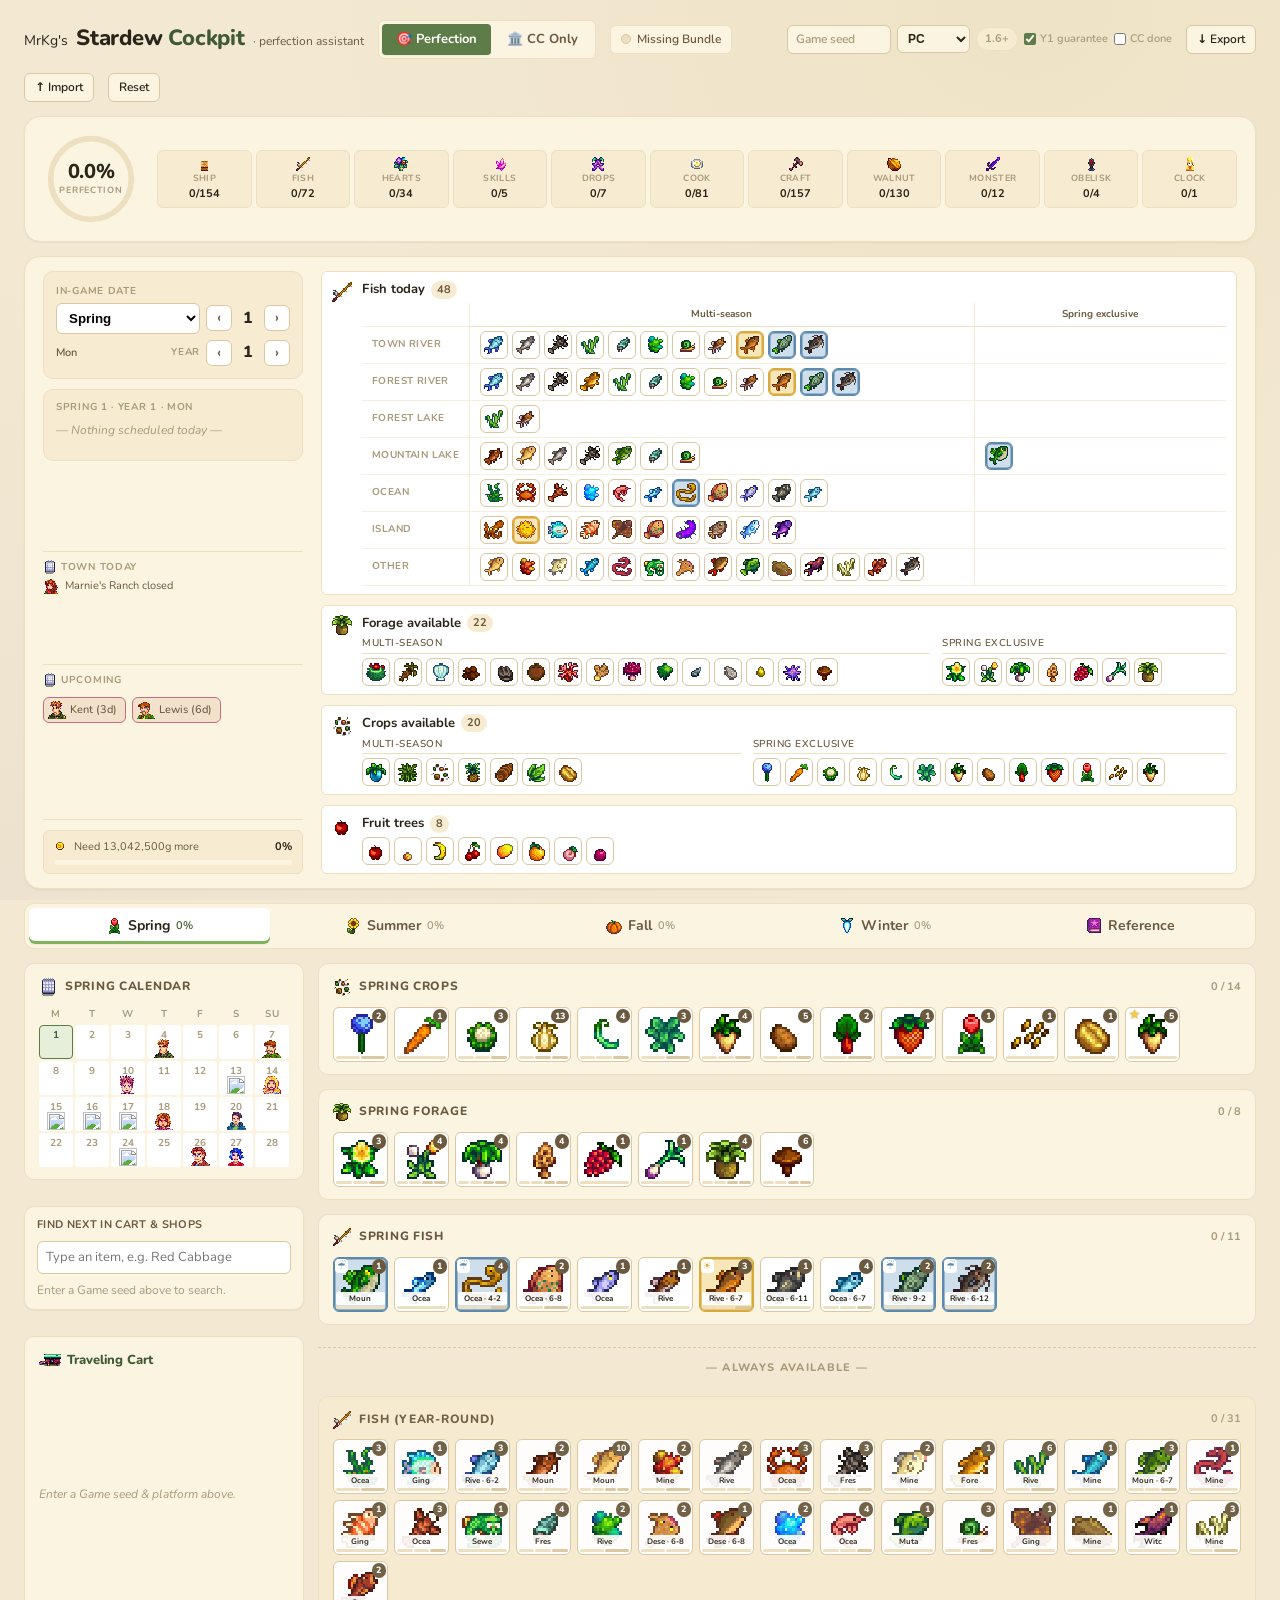
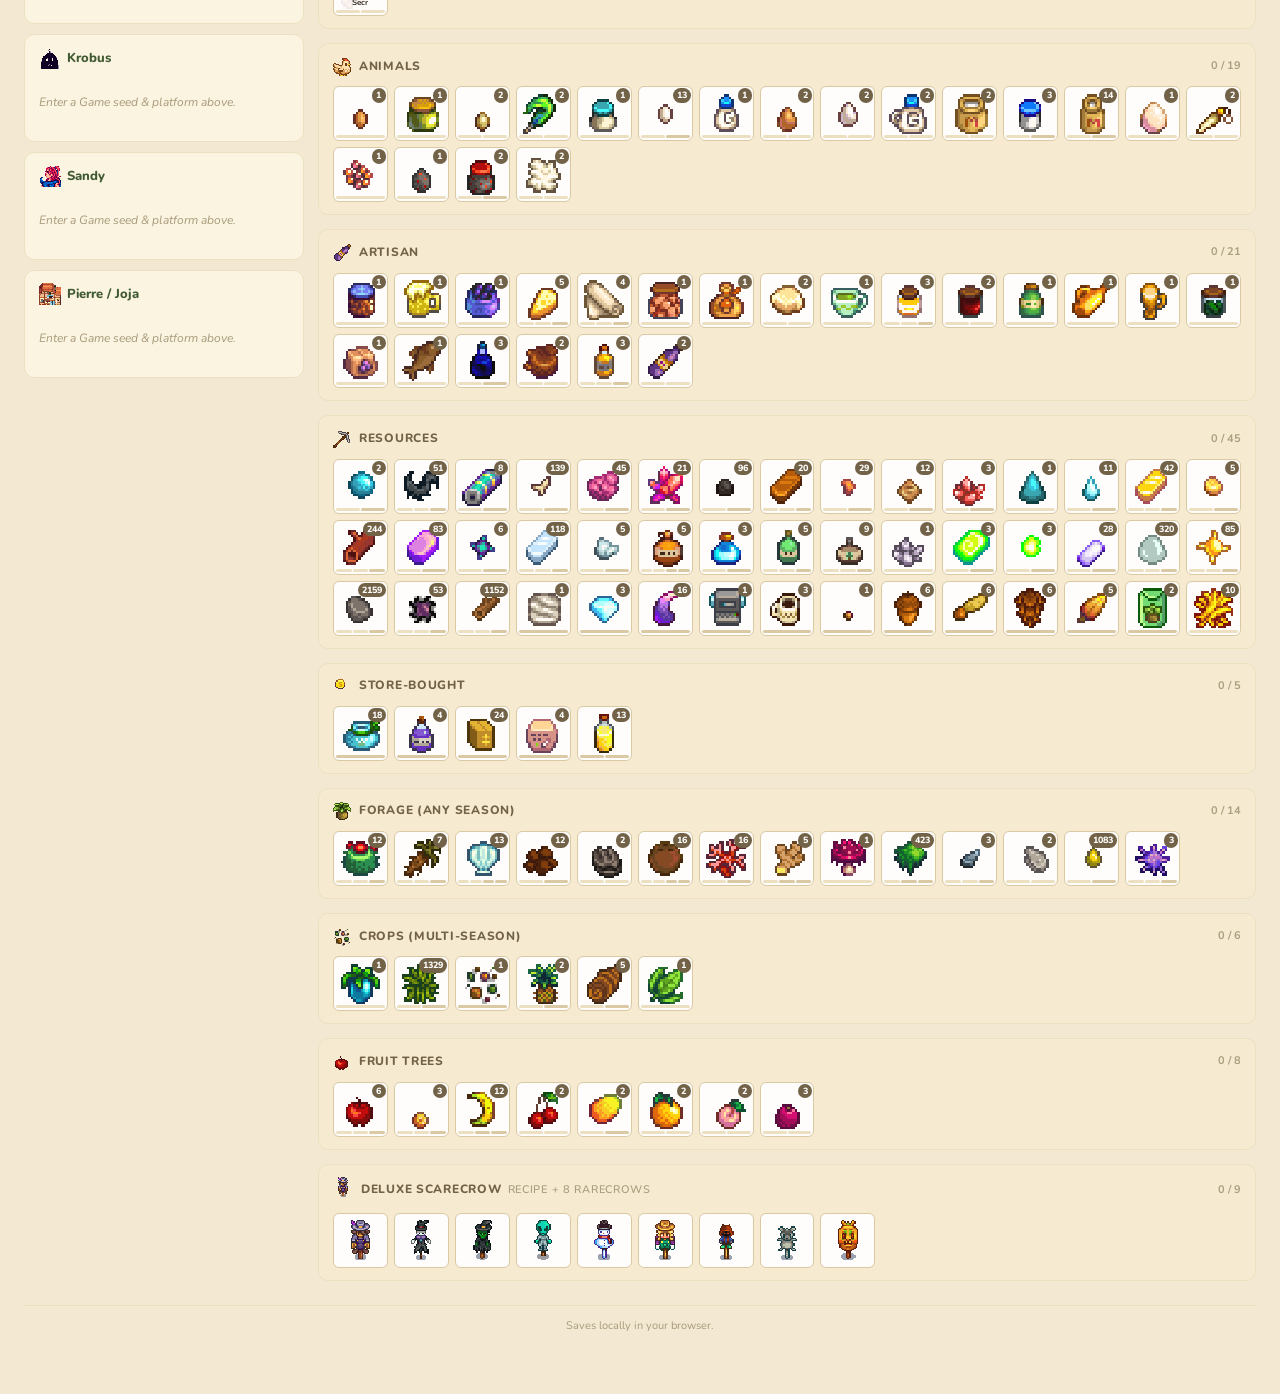
==== commit b6803e6a: "Restore at-a-glance weather tint (yellow sun / blue rain) on fish tiles" ====
--- a/index.html
+++ b/index.html
@@ -8,27 +8,27 @@
   <link rel="preconnect" href="https://fonts.gstatic.com" crossorigin>
   <link href="https://fonts.googleapis.com/css2?family=Nunito:wght@400;600;700;800&display=swap" rel="stylesheet">
   <link rel="shortcut icon" href="https://stardewvalleywiki.com/mediawiki/extensions/StardewValley/images/favicon.png"/>
-  <link rel="stylesheet" href="css/styles.css?v=17">
+  <link rel="stylesheet" href="css/styles.css?v=20">
 </head>
 <body>
   <div class="app" id="app"></div>
   <div class="toast" id="toast"></div>
-  <script src="js/data.js?v=17"></script>
-  <script src="js/images-0.js?v=17"></script>
-  <script src="js/images-1.js?v=17"></script>
-  <script src="js/images-2.js?v=17"></script>
-  <script src="js/images-3.js?v=17"></script>
-  <script src="js/images-4.js?v=17"></script>
-  <script src="js/images-5.js?v=17"></script>
-  <script src="js/images-6.js?v=17"></script>
-  <script src="js/images-7.js?v=17"></script>
-  <script src="js/images-8.js?v=17"></script>
-  <script src="js/images-9.js?v=17"></script>
-  <script src="js/images-10.js?v=17"></script>
-  <script src="js/images-11.js?v=17"></script>
-  <script src="js/images-extra.js?v=17"></script>
-  <script src="js/predictor-data.js?v=17"></script>
-  <script src="js/predictor.js?v=17"></script>
-  <script src="js/app.js?v=17"></script>
+  <script src="js/data.js?v=20"></script>
+  <script src="js/images-0.js?v=20"></script>
+  <script src="js/images-1.js?v=20"></script>
+  <script src="js/images-2.js?v=20"></script>
+  <script src="js/images-3.js?v=20"></script>
+  <script src="js/images-4.js?v=20"></script>
+  <script src="js/images-5.js?v=20"></script>
+  <script src="js/images-6.js?v=20"></script>
+  <script src="js/images-7.js?v=20"></script>
+  <script src="js/images-8.js?v=20"></script>
+  <script src="js/images-9.js?v=20"></script>
+  <script src="js/images-10.js?v=20"></script>
+  <script src="js/images-11.js?v=20"></script>
+  <script src="js/images-extra.js?v=20"></script>
+  <script src="js/predictor-data.js?v=20"></script>
+  <script src="js/predictor.js?v=20"></script>
+  <script src="js/app.js?v=20"></script>
 </body>
 </html>
--- a/css/styles.css
+++ b/css/styles.css
@@ -326,6 +326,9 @@
 .tile.done:hover { opacity: 1; }
 .tile.weather-sunny { border-color: var(--sunny); }
 .tile.weather-rainy { border-color: var(--rain); }
+/* At-a-glance weather tint for sun-/rain-exclusive fish (done tiles keep the faded look). */
+.tile.weather-sunny:not(.done) { background: var(--sunny-light); box-shadow: inset 0 0 0 1.5px var(--sunny); }
+.tile.weather-rainy:not(.done) { background: var(--rain-light); box-shadow: inset 0 0 0 1.5px var(--rain); }
 .tile.legendary { box-shadow: 0 0 0 2px var(--gold-light); border-color: var(--gold); }
 .tile-compact { width: 28px; height: 28px; }
 .tile-slot { max-width: 56px; }
@@ -427,6 +430,10 @@
 .popover-meta-row { display: flex; gap: 6px; }
 .popover-meta-label { font-weight: 700; min-width: 60px; color: var(--ink-faint); text-transform: uppercase; font-size: 10px; letter-spacing: 0.05em; }
 .popover-tip { font-size: 12px; color: var(--ink-soft); background: var(--bg-soft); padding: 8px 10px; border-radius: var(--radius-sm); border-left: 3px solid var(--primary); line-height: 1.4; }
+.heart-events { display: flex; flex-direction: column; gap: 3px; }
+.heart-event { display: flex; gap: 8px; align-items: baseline; font-size: 12px; line-height: 1.35; }
+.he-hearts { flex-shrink: 0; min-width: 30px; font-weight: 800; color: var(--heart); font-variant-numeric: tabular-nums; }
+.he-cond { color: var(--ink-soft); }
 .popover-channels { display: flex; flex-direction: column; gap: 8px; }
 .channel { display: flex; align-items: center; gap: 10px; padding: 10px 12px; background: var(--bg-soft); border: 1px solid var(--line-soft); border-radius: var(--radius-sm); cursor: pointer; transition: all .12s; }
 .channel:not(.disabled):hover { background: var(--bg-elev); }
